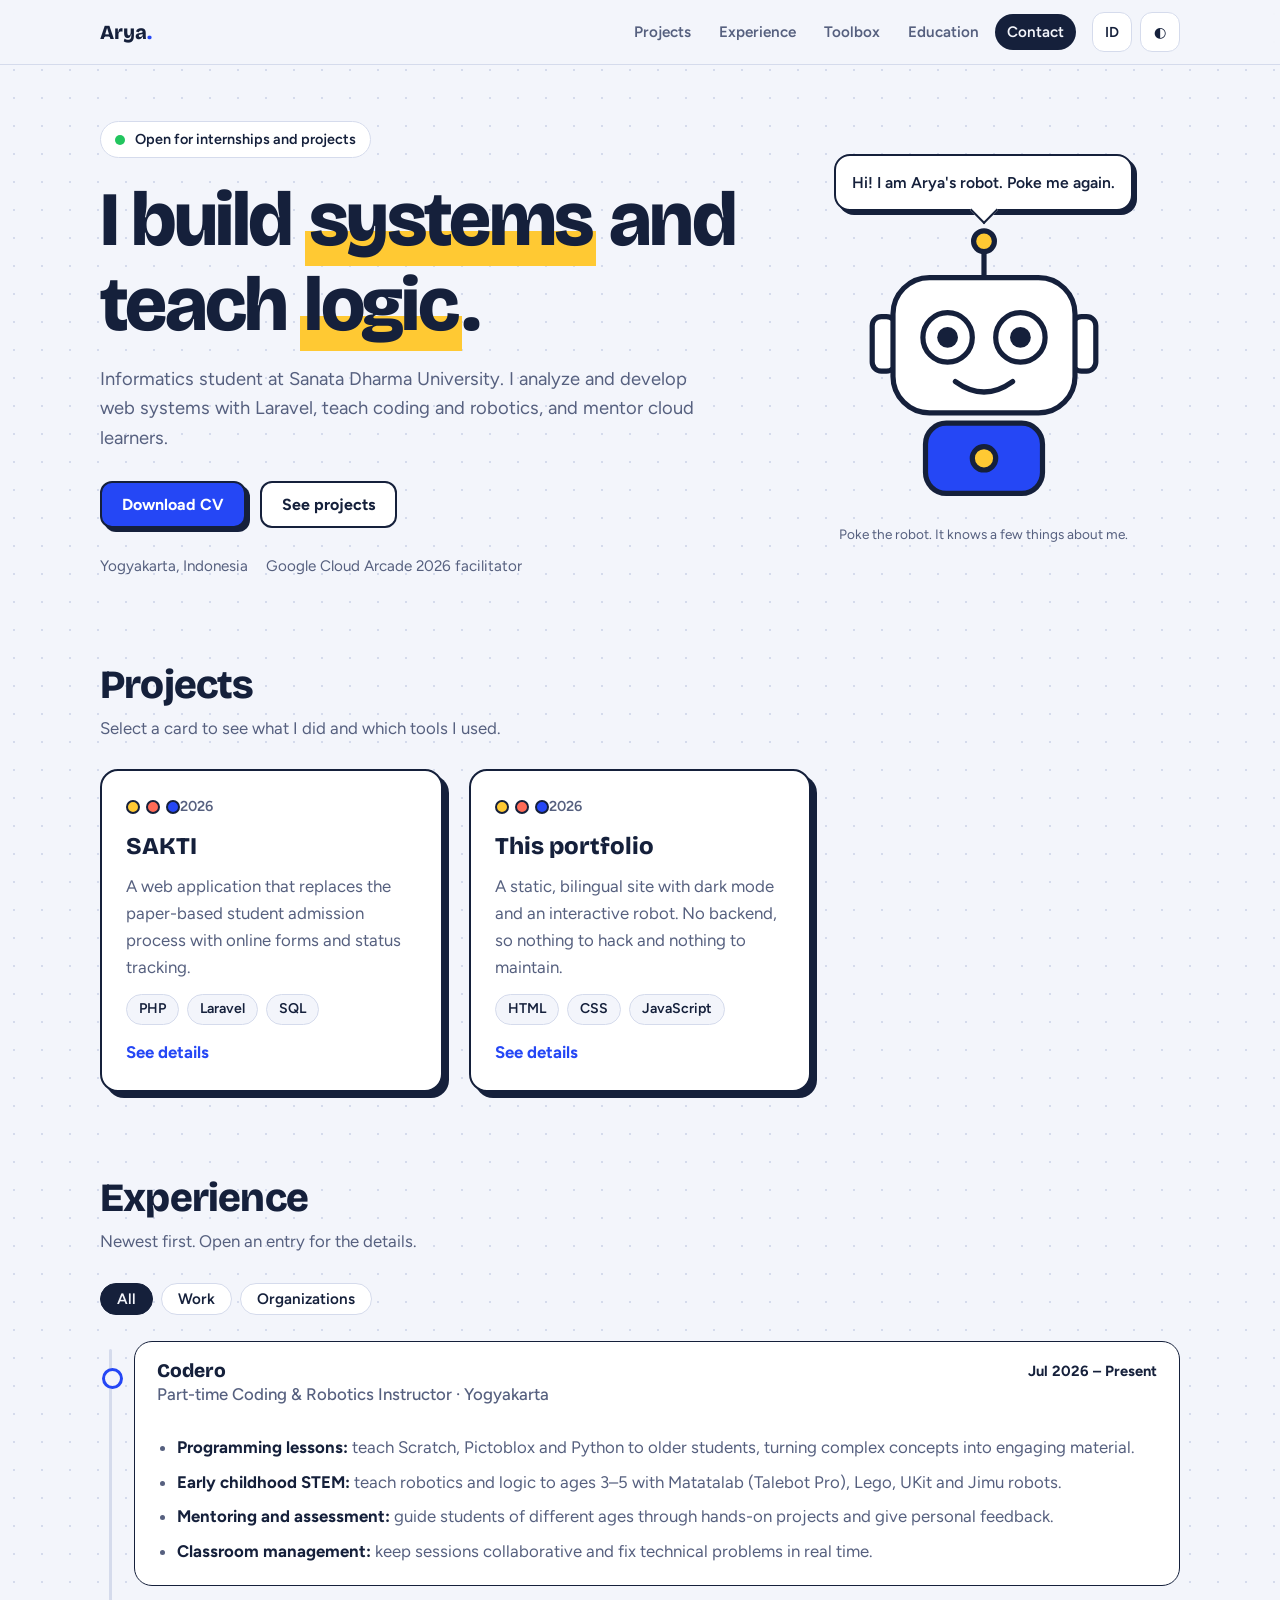
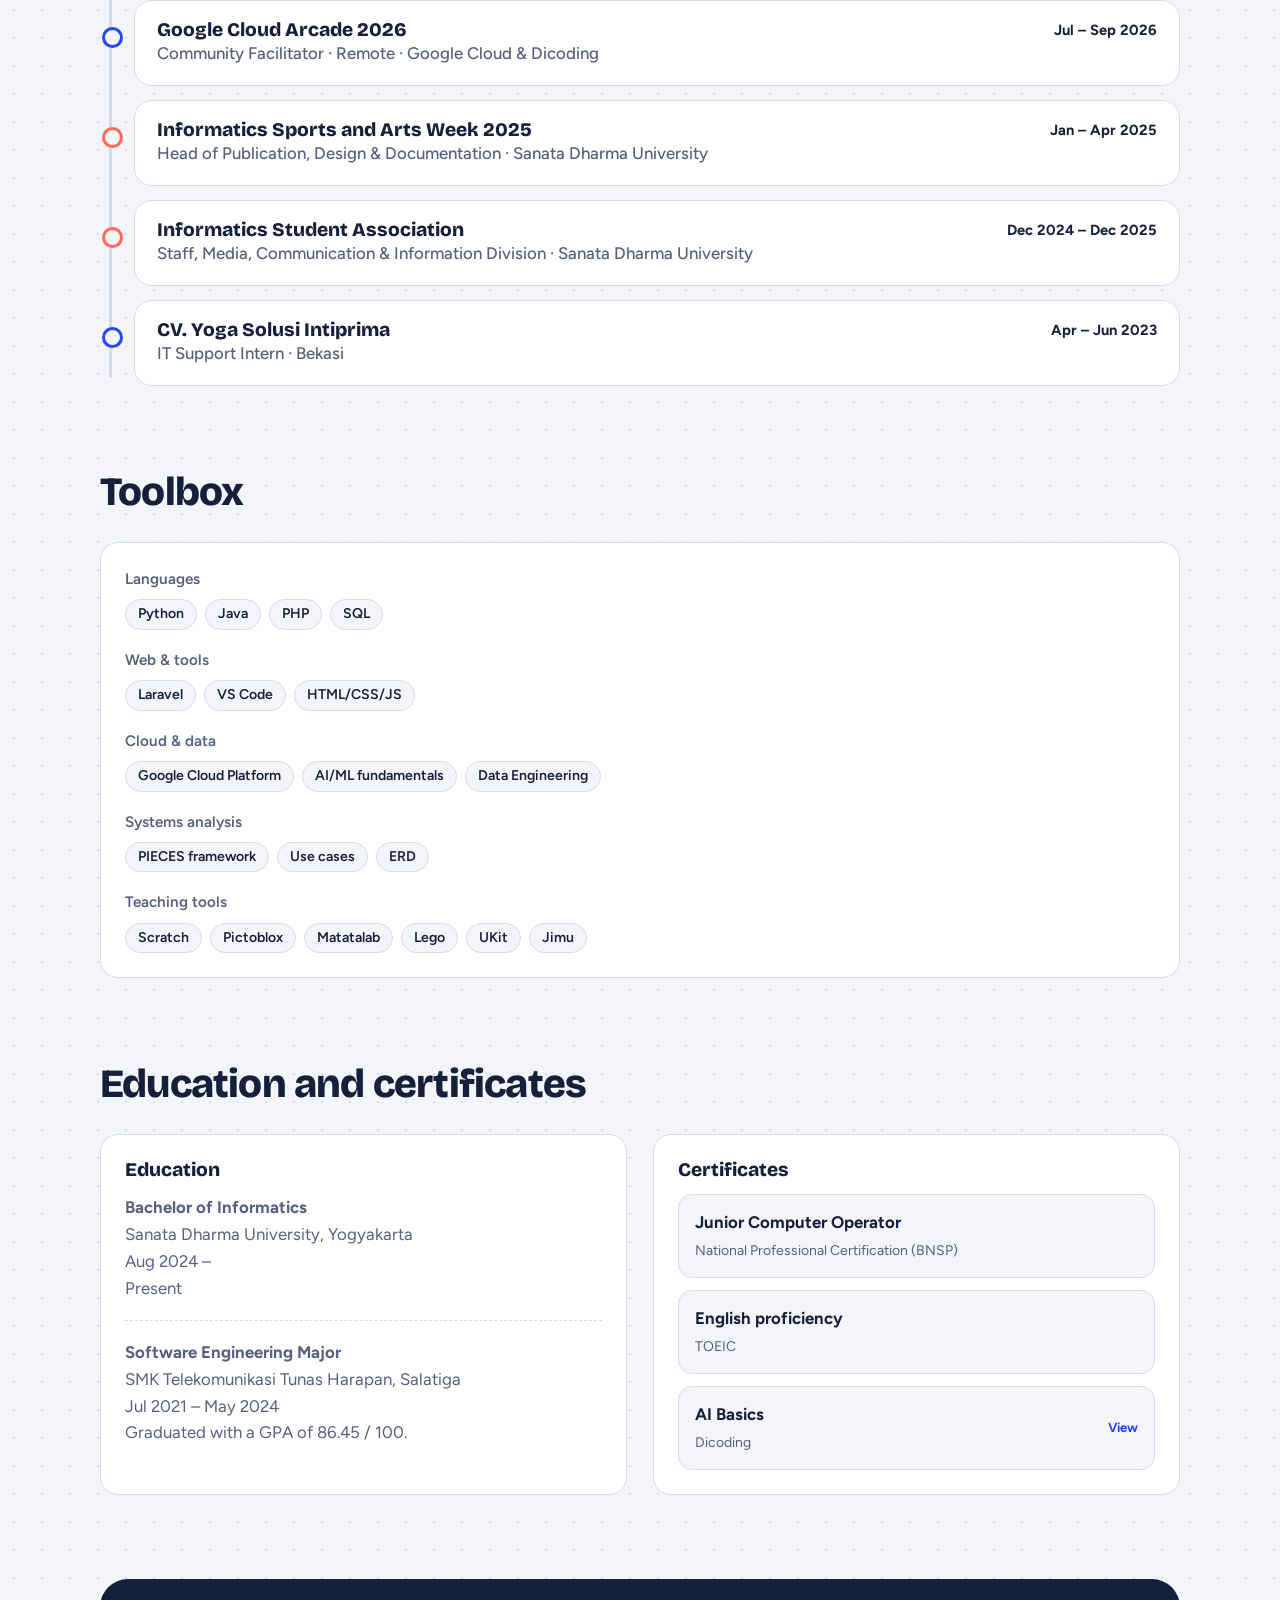
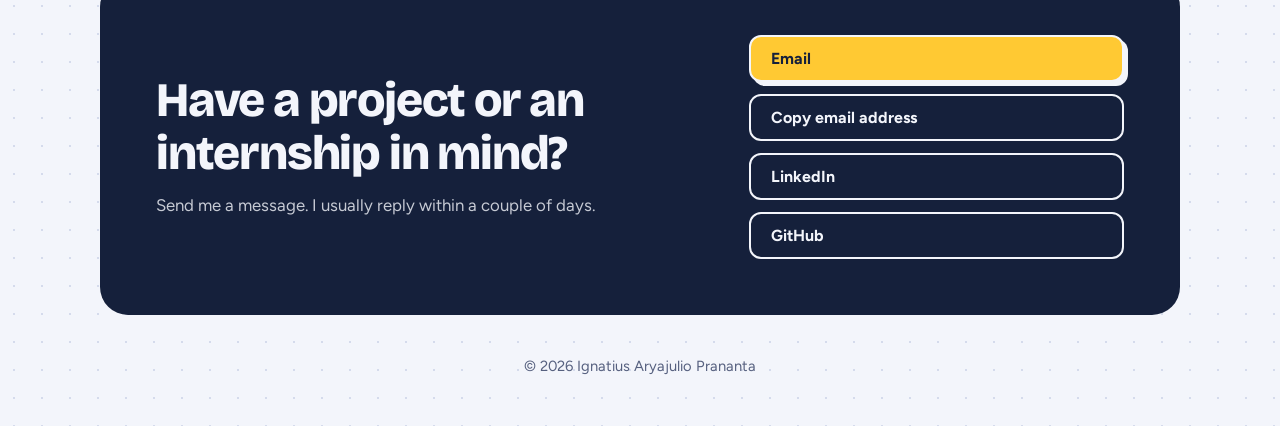
==== profile.html @ 2d44ea7e "Implement code changes to enhance functionality and improve performance" ====
<!DOCTYPE html>
<html lang="en">
<head>
<meta charset="UTF-8">
<meta name="viewport" content="width=device-width, initial-scale=1.0">
<title>Ignatius Aryajulio Prananta – Portfolio</title>
<meta name="description" content="Informatics student, Laravel developer, coding and robotics instructor, and Google Cloud Arcade 2026 facilitator.">
<link rel="preconnect" href="https://fonts.googleapis.com">
<link rel="preconnect" href="https://fonts.gstatic.com" crossorigin>
<link href="https://fonts.googleapis.com/css2?family=Bricolage+Grotesque:opsz,wght@12..96,600;12..96,800&family=Figtree:wght@400;500;600;700&display=swap" rel="stylesheet">
<style>
:root{
  --bg:#f3f5fb; --surface:#ffffff; --ink:#15203b; --muted:#56607f; --line:#d5dbec;
  --accent:#2547f5; --accent-ink:#ffffff; --pop:#ffc933; --coral:#ff6b57;
  --r-card:18px; --r-btn:12px;
  --display:'Bricolage Grotesque','Figtree',system-ui,sans-serif;
  --body:'Figtree',system-ui,-apple-system,'Segoe UI',sans-serif;
}
:root[data-theme="dark"]{
  --bg:#0f1527; --surface:#172038; --ink:#eaeefc; --muted:#9aa5c9; --line:#2b365a;
  --accent:#8aa0ff; --accent-ink:#0f1527;
}
*{box-sizing:border-box}
html{scroll-behavior:smooth;scroll-padding-top:90px}
body{
  margin:0;font-family:var(--body);font-size:1.05rem;line-height:1.6;color:var(--ink);background:var(--bg);
  background-image:radial-gradient(var(--line) 1px,transparent 1px);background-size:28px 28px;
}
body[lang="en"] span[lang="id"], body[lang="id"] span[lang="en"]{display:none}
a{color:inherit}
h1,h2,h3{font-family:var(--display);line-height:1.1;margin:0}
p{margin:0}
ul{margin:0;padding:0}
:focus-visible{outline:3px solid var(--accent);outline-offset:3px;border-radius:6px}
.wrap{width:min(1080px,100% - 40px);margin-inline:auto}
section{padding:84px 0 0}
.sec-head{margin-bottom:28px;max-width:60ch}
.sec-head h2{font-size:clamp(1.8rem,4vw,2.5rem);font-weight:800;letter-spacing:-.02em}
.sec-head p{color:var(--muted);margin-top:8px}

/* progress + header */
#progress{position:fixed;inset:0 auto auto 0;height:4px;width:0;background:var(--accent);z-index:60}
header{position:sticky;top:0;z-index:50;background:color-mix(in srgb,var(--bg) 88%,transparent);backdrop-filter:blur(10px);border-bottom:1px solid var(--line)}
.bar{display:flex;align-items:center;gap:16px;padding:12px 0;flex-wrap:wrap}
.logo{font-family:var(--display);font-weight:800;font-size:1.25rem;text-decoration:none;margin-right:auto}
.logo span{color:var(--accent)}
nav ul{display:flex;gap:4px;list-style:none}
nav a{display:block;padding:6px 12px;border-radius:999px;text-decoration:none;font-weight:600;font-size:.95rem;color:var(--muted)}
nav a:hover{color:var(--ink)}
nav a.on{background:var(--ink);color:var(--bg)}
.tools{display:flex;gap:8px}
.icon-btn{border:1.5px solid var(--line);background:var(--surface);color:var(--ink);border-radius:var(--r-btn);height:40px;min-width:40px;padding:0 12px;font:600 .9rem var(--body);cursor:pointer}
.icon-btn:hover{border-color:var(--ink)}
@media (max-width:720px){
  nav{order:3;width:100%;overflow-x:auto}
  nav ul{width:max-content}
}

/* buttons */
.btn{display:inline-flex;align-items:center;gap:8px;padding:12px 20px;border-radius:var(--r-btn);font:700 1rem var(--body);text-decoration:none;cursor:pointer;border:2px solid var(--ink);transition:transform .12s,box-shadow .12s}
.btn.primary{background:var(--accent);color:var(--accent-ink);box-shadow:4px 4px 0 var(--ink)}
.btn.primary:hover{transform:translate(-2px,-2px);box-shadow:6px 6px 0 var(--ink)}
.btn.primary:active{transform:translate(3px,3px);box-shadow:1px 1px 0 var(--ink)}
.btn.ghost{background:var(--surface);color:var(--ink)}
.btn.ghost:hover{background:var(--ink);color:var(--bg)}

/* hero */
.hero{padding-top:56px}
.hero-grid{display:grid;grid-template-columns:1.25fr .75fr;gap:32px;align-items:center}
.status{display:inline-flex;align-items:center;gap:10px;background:var(--surface);border:1.5px solid var(--line);border-radius:999px;padding:6px 14px;font-weight:600;font-size:.9rem}
.dot{width:10px;height:10px;border-radius:50%;background:#22c55e;box-shadow:0 0 0 0 rgba(34,197,94,.6);animation:ping 2s infinite}
@keyframes ping{70%{box-shadow:0 0 0 9px rgba(34,197,94,0)}100%{box-shadow:0 0 0 0 rgba(34,197,94,0)}}
.hero h1{font-size:clamp(2.6rem,7vw,4.8rem);font-weight:800;letter-spacing:-.035em;margin:20px 0 18px}
.hero h1 mark{background:linear-gradient(transparent 62%,var(--pop) 62%);color:inherit;padding:0 .06em}
.hero p.lead{font-size:1.15rem;color:var(--muted);max-width:52ch}
.hero-actions{display:flex;flex-wrap:wrap;gap:14px;margin-top:28px}
.hero-meta{display:flex;flex-wrap:wrap;gap:8px 18px;margin-top:26px;color:var(--muted);font-size:.95rem}

/* robot */
.robot-wrap{display:flex;flex-direction:column;align-items:center;gap:12px}
.bubble{position:relative;background:var(--surface);border:2px solid var(--ink);border-radius:16px;padding:12px 16px;font-weight:600;font-size:.98rem;text-align:center;min-height:3.6em;display:flex;align-items:center;max-width:300px;box-shadow:4px 4px 0 var(--ink)}
.bubble::after{content:"";position:absolute;left:50%;bottom:-11px;width:18px;height:18px;background:var(--surface);border-right:2px solid var(--ink);border-bottom:2px solid var(--ink);transform:translateX(-50%) rotate(45deg)}
.robot{background:none;border:0;padding:0;cursor:pointer;width:min(260px,70vw)}
.robot svg{width:100%;height:auto;overflow:visible}
.robot .stroke{stroke:var(--ink);stroke-width:4;stroke-linejoin:round;stroke-linecap:round}
.robot .head,.robot .ear{fill:var(--surface)}
.robot .body{fill:var(--accent)}
.robot .sclera{fill:#fff}
.robot .pupil{fill:#15203b;transition:transform .08s linear}
.robot .bulb{fill:var(--pop);animation:blink 2.4s infinite}
@keyframes blink{50%{fill:var(--coral)}}
.robot.hop{animation:hop .45s}
@keyframes hop{30%{transform:translateY(-16px) rotate(-3deg)}60%{transform:translateY(0) rotate(2deg)}}
.hint{font-size:.85rem;color:var(--muted)}
@media (max-width:820px){.hero-grid{grid-template-columns:1fr}.robot-wrap{order:-1}}

/* hero load sequence (the one scripted entrance) */
.in{opacity:0;transform:translateY(14px);animation:rise .6s cubic-bezier(.2,.7,.2,1) forwards}
@keyframes rise{to{opacity:1;transform:none}}

/* projects */
.projects{display:grid;grid-template-columns:repeat(auto-fill,minmax(310px,1fr));gap:26px}
.proj{display:flex;flex-direction:column;gap:14px;text-align:left;background:var(--surface);color:var(--ink);border:2px solid var(--ink);border-radius:var(--r-card);padding:24px;box-shadow:6px 6px 0 var(--ink);cursor:pointer;font:inherit;transition:transform .14s,box-shadow .14s}
.proj:hover{transform:translate(-3px,-3px);box-shadow:9px 9px 0 var(--ink)}
.proj:active{transform:translate(3px,3px);box-shadow:2px 2px 0 var(--ink)}
.proj-top{display:flex;justify-content:space-between;align-items:center;color:var(--muted);font-weight:600;font-size:.9rem}
.studs{display:flex;gap:6px}
.studs i{width:14px;height:14px;border-radius:50%;background:var(--pop);border:2px solid var(--ink)}
.studs i:nth-child(2){background:var(--coral)}
.studs i:nth-child(3){background:var(--accent)}
.proj h3{font-size:1.5rem;font-weight:800}
.proj p{color:var(--muted)}
.chips{display:flex;flex-wrap:wrap;gap:8px}
.chip{background:var(--bg);border:1.5px solid var(--line);border-radius:999px;padding:3px 12px;font-size:.88rem;font-weight:600}
.more{margin-top:auto;font-weight:700;color:var(--accent)}
.proj-note{margin-top:22px;color:var(--muted)}

/* timeline */
.filters{display:flex;gap:8px;margin-bottom:26px}
.fbtn{border:1.5px solid var(--line);background:var(--surface);color:var(--ink);border-radius:999px;padding:6px 16px;font:600 .95rem var(--body);cursor:pointer}
.fbtn[aria-pressed="true"]{background:var(--ink);color:var(--bg);border-color:var(--ink)}
.timeline{position:relative;display:flex;flex-direction:column;gap:14px;padding-left:34px}
.timeline::before{content:"";position:absolute;left:9px;top:8px;bottom:8px;width:3px;background:var(--line);border-radius:3px}
.tl{position:relative;background:var(--surface);border:1.5px solid var(--line);border-radius:var(--r-card)}
.tl::before{content:"";position:absolute;left:-33px;top:26px;width:15px;height:15px;border-radius:50%;background:var(--bg);border:3px solid var(--accent)}
.tl[data-kind="org"]::before{border-color:var(--coral)}
.tl[open]{border-color:var(--ink)}
.tl summary{list-style:none;cursor:pointer;display:grid;grid-template-columns:1fr auto;gap:4px 16px;padding:18px 22px}
.tl summary::-webkit-details-marker{display:none}
.tl h3{font-size:1.2rem;font-weight:800}
.tl .role{color:var(--muted);font-weight:500}
.tl .date{font-weight:700;font-size:.92rem;text-align:right;white-space:nowrap}
.tl .date small{display:block;color:var(--muted);font-weight:500}
.tl ul{padding:0 22px 20px 42px;color:var(--muted)}
.tl li{margin-top:8px}
.tl li b{color:var(--ink)}
@media (max-width:560px){.tl summary{grid-template-columns:1fr}.tl .date{text-align:left}}

/* toolbox / education */
.two{display:grid;grid-template-columns:1fr 1fr;gap:26px}
@media (max-width:820px){.two{grid-template-columns:1fr}}
.panel{background:var(--surface);border:1.5px solid var(--line);border-radius:var(--r-card);padding:24px}
.panel h3{font-size:1.2rem;font-weight:800;margin-bottom:14px}
.tool-group+.tool-group{margin-top:18px}
.tool-group h4{margin:0 0 8px;font-size:.95rem;color:var(--muted);font-weight:600}
.edu+.edu{margin-top:18px;padding-top:18px;border-top:1.5px dashed var(--line)}
.edu b{font-size:1.05rem}
.edu span{display:block;color:var(--muted)}
.certs{display:grid;gap:12px;margin-top:6px}
.cert{display:flex;justify-content:space-between;gap:14px;align-items:center;text-align:left;width:100%;background:var(--bg);border:1.5px solid var(--line);border-radius:14px;padding:14px 16px;font:inherit;color:inherit}
button.cert{cursor:pointer}
button.cert:hover{border-color:var(--ink)}
.cert b{display:block}
.cert small{color:var(--muted)}
.tag{font-size:.82rem;font-weight:700;color:var(--accent);white-space:nowrap}

/* contact */
.contact{background:var(--ink);color:var(--bg);border-radius:28px;padding:clamp(28px,6vw,56px);display:grid;grid-template-columns:1.2fr .8fr;gap:30px;align-items:center}
.contact h2{font-size:clamp(1.9rem,4.5vw,3rem);font-weight:800;letter-spacing:-.025em}
.contact p{margin-top:12px;opacity:.8;max-width:46ch}
.contact-links{display:flex;flex-direction:column;gap:12px}
.contact .btn{border-color:var(--bg);justify-content:space-between}
.contact .btn.ghost{background:transparent;color:var(--bg)}
.contact .btn.ghost:hover{background:var(--bg);color:var(--ink)}
.contact .btn.primary{background:var(--pop);color:#15203b;box-shadow:4px 4px 0 var(--bg)}
@media (max-width:820px){.contact{grid-template-columns:1fr}}
footer{padding:40px 0 48px;color:var(--muted);font-size:.92rem;text-align:center}

/* dialog */
dialog{border:2px solid var(--ink);border-radius:var(--r-card);background:var(--surface);color:var(--ink);padding:0;width:min(640px,calc(100% - 32px));max-height:88vh;box-shadow:8px 8px 0 var(--ink)}
dialog::backdrop{background:rgba(10,14,28,.6);backdrop-filter:blur(4px)}
.dlg-body{padding:28px;overflow:auto;max-height:88vh}
.dlg-close{position:absolute;top:14px;right:14px}
.dlg-body h3{font-size:1.7rem;font-weight:800;padding-right:44px}
.dlg-sub{color:var(--muted);margin:6px 0 16px;font-weight:600}
.dlg-body ul{padding-left:20px;margin:16px 0}
.dlg-body li{margin-top:10px}
.dlg-body img{width:100%;height:auto;border-radius:12px;border:1.5px solid var(--line);margin-top:14px}
.dlg-links{display:flex;flex-wrap:wrap;gap:12px;margin-top:18px}

@media (prefers-reduced-motion:reduce){
  html{scroll-behavior:auto}
  *,*::before,*::after{animation:none!important;transition:none!important}
  .in{opacity:1;transform:none}
}
</style>
</head>
<body lang="en">
<div id="progress" aria-hidden="true"></div>

<header>
  <div class="wrap bar">
    <a href="#home" class="logo">Arya<span>.</span></a>
    <nav aria-label="Main">
      <ul id="nav">
        <li><a href="#projects"><span lang="en">Projects</span><span lang="id">Proyek</span></a></li>
        <li><a href="#experience"><span lang="en">Experience</span><span lang="id">Pengalaman</span></a></li>
        <li><a href="#toolbox"><span lang="en">Toolbox</span><span lang="id">Keahlian</span></a></li>
        <li><a href="#education"><span lang="en">Education</span><span lang="id">Pendidikan</span></a></li>
        <li><a href="#contact"><span lang="en">Contact</span><span lang="id">Kontak</span></a></li>
      </ul>
    </nav>
    <div class="tools">
      <button class="icon-btn" id="langBtn" aria-label="Switch language"><span lang="en">ID</span><span lang="id">EN</span></button>
      <button class="icon-btn" id="themeBtn" aria-label="Toggle dark mode">◐</button>
    </div>
  </div>
</header>

<main id="home">
  <div class="wrap hero">
    <div class="hero-grid">
      <div>
        <div class="status in" style="animation-delay:.05s"><span class="dot"></span>
          <span lang="en">Open for internships and projects</span><span lang="id">Terbuka untuk magang dan proyek</span></div>
        <h1 class="in" style="animation-delay:.15s">
          <span lang="en">I build <mark>systems</mark> and teach <mark>logic</mark>.</span>
          <span lang="id">Aku membangun <mark>sistem</mark> dan mengajar <mark>logika</mark>.</span>
        </h1>
        <p class="lead in" style="animation-delay:.25s">
          <span lang="en">Informatics student at Sanata Dharma University. I analyze and develop web systems with Laravel, teach coding and robotics, and mentor cloud learners.</span>
          <span lang="id">Mahasiswa Informatika Universitas Sanata Dharma. Aku menganalisis dan mengembangkan sistem web dengan Laravel, mengajar coding dan robotika, serta membimbing pelajar cloud.</span>
        </p>
        <div class="hero-actions in" style="animation-delay:.35s">
          <a class="btn primary" href="Ignatius_Aryajulio_CV.pdf" download><span lang="en">Download CV</span><span lang="id">Unduh CV</span></a>
          <a class="btn ghost" href="#projects"><span lang="en">See projects</span><span lang="id">Lihat proyek</span></a>
        </div>
        <div class="hero-meta in" style="animation-delay:.45s">
          <span>Yogyakarta, Indonesia</span>
          <span><span lang="en">Google Cloud Arcade 2026 facilitator</span><span lang="id">Fasilitator Google Cloud Arcade 2026</span></span>
        </div>
      </div>

      <div class="robot-wrap in" style="animation-delay:.5s">
        <div class="bubble" id="bubble" role="status" aria-live="polite"></div>
        <button class="robot" id="robot" aria-label="Poke the robot to learn something about me">
          <svg viewBox="0 0 200 220" aria-hidden="true">
            <line class="stroke" x1="100" y1="42" x2="100" y2="20" fill="none"/>
            <circle class="stroke bulb" cx="100" cy="14" r="8"/>
            <rect class="stroke ear" x="14" y="72" width="18" height="42" rx="7"/>
            <rect class="stroke ear" x="168" y="72" width="18" height="42" rx="7"/>
            <rect class="stroke head" x="30" y="42" width="140" height="104" rx="28"/>
            <circle class="stroke sclera" cx="72" cy="88" r="19"/>
            <circle class="stroke sclera" cx="128" cy="88" r="19"/>
            <circle class="pupil" id="pupilL" cx="72" cy="88" r="8"/>
            <circle class="pupil" id="pupilR" cx="128" cy="88" r="8"/>
            <path class="stroke" id="mouth" d="M78 122 Q100 138 122 122" fill="none"/>
            <rect class="stroke body" x="55" y="154" width="90" height="54" rx="16"/>
            <circle class="stroke" cx="100" cy="181" r="9" fill="#ffc933"/>
          </svg>
        </button>
        <span class="hint"><span lang="en">Poke the robot. It knows a few things about me.</span><span lang="id">Colek robotnya. Dia tahu beberapa hal tentangku.</span></span>
      </div>
    </div>
  </div>

  <section id="projects"><div class="wrap">
    <div class="sec-head">
      <h2><span lang="en">Projects</span><span lang="id">Proyek</span></h2>
      <p><span lang="en">Select a card to see what I did and which tools I used.</span><span lang="id">Pilih kartu untuk melihat apa yang kukerjakan dan tools yang dipakai.</span></p>
    </div>
    <div class="projects" id="projectList"></div>
  </div></section>

  <section id="experience"><div class="wrap">
    <div class="sec-head">
      <h2><span lang="en">Experience</span><span lang="id">Pengalaman</span></h2>
      <p><span lang="en">Newest first. Open an entry for the details.</span><span lang="id">Terbaru di atas. Buka satu entri untuk detailnya.</span></p>
    </div>
    <div class="filters" id="filters">
      <button class="fbtn" data-f="all" aria-pressed="true"><span lang="en">All</span><span lang="id">Semua</span></button>
      <button class="fbtn" data-f="work" aria-pressed="false"><span lang="en">Work</span><span lang="id">Kerja</span></button>
      <button class="fbtn" data-f="org" aria-pressed="false"><span lang="en">Organizations</span><span lang="id">Organisasi</span></button>
    </div>
    <div class="timeline" id="timeline"></div>
  </div></section>

  <section id="toolbox"><div class="wrap">
    <div class="sec-head">
      <h2><span lang="en">Toolbox</span><span lang="id">Keahlian</span></h2>
    </div>
    <div class="panel" id="toolboxPanel"></div>
  </div></section>

  <section id="education"><div class="wrap">
    <div class="sec-head">
      <h2><span lang="en">Education and certificates</span><span lang="id">Pendidikan dan sertifikat</span></h2>
    </div>
    <div class="two">
      <div class="panel" id="eduPanel"></div>
      <div class="panel"><h3><span lang="en">Certificates</span><span lang="id">Sertifikat</span></h3><div class="certs" id="certList"></div></div>
    </div>
  </div></section>

  <section id="contact"><div class="wrap">
    <div class="contact">
      <div>
        <h2><span lang="en">Have a project or an internship in mind?</span><span lang="id">Punya proyek atau lowongan magang?</span></h2>
        <p><span lang="en">Send me a message. I usually reply within a couple of days.</span><span lang="id">Kirim pesan saja. Biasanya kubalas dalam beberapa hari.</span></p>
      </div>
      <div class="contact-links">
        <a class="btn primary" href="mailto:ignatiusaryajulio@gmail.com">Email</a>
        <button class="btn ghost" id="copyBtn" type="button"><span id="copyLabel"><span lang="en">Copy email address</span><span lang="id">Salin alamat email</span></span></button>
        <a class="btn ghost" href="https://www.linkedin.com/in/ignatiusaryajulioprananta" target="_blank" rel="noopener">LinkedIn</a>
        <a class="btn ghost" href="https://github.com/ignatiusarya" target="_blank" rel="noopener">GitHub</a>
      </div>
    </div>
  </div></section>
</main>

<footer><div class="wrap">© 2026 Ignatius Aryajulio Prananta</div></footer>

<dialog id="dlg"><div class="dlg-body" id="dlgBody"></div>
  <button class="icon-btn dlg-close" id="dlgClose" aria-label="Close">✕</button>
</dialog>

<script>
/* ============================================================
   CONTENT – edit this block to update the site.
   Every text has { en, id }. Commit + push to publish.
   ============================================================ */
const PROJECTS = [
  {
    title: 'SAKTI',
    full: { en: 'Kanisius Integrated Admission System', id: 'Sistem Penerimaan Terpadu Kanisius' },
    role: { en: 'Systems Analyst & Developer', id: 'System Analyst & Developer' },
    year: '2026',
    stack: ['PHP', 'Laravel', 'SQL'],
    summary: {
      en: 'A web application that replaces the paper-based student admission process with online forms and status tracking.',
      id: 'Aplikasi web yang menggantikan proses penerimaan siswa berbasis kertas dengan formulir online dan pelacakan status.'
    },
    points: [
      { en: '<b>System analysis:</b> evaluated the paper process and mapped data flows with the PIECES framework to find where operational errors happen.',
        id: '<b>Analisis sistem:</b> mengevaluasi proses berbasis kertas dan memetakan alur data dengan kerangka PIECES untuk menemukan sumber kesalahan operasional.' },
      { en: '<b>E-forms with validation:</b> designed dynamic web forms with strict input validation to keep data accurate and prevent submission errors.',
        id: '<b>E-form dengan validasi:</b> merancang formulir web dinamis dengan validasi input ketat agar data akurat dan kesalahan pengisian tercegah.' },
      { en: '<b>Verification:</b> wrote use cases and core workflows, then verified the Smart Upload and Status Tracker modules so data is stored cleanly.',
        id: '<b>Verifikasi:</b> menyusun use case dan alur kerja inti, lalu memverifikasi modul Smart Upload dan Status Tracker agar data tersimpan rapi.' }
    ],
    links: [
      // Add when ready: { label: { en: 'Live demo', id: 'Demo langsung' }, url: 'https://...' },
      // Add when ready: { label: { en: 'Source code', id: 'Kode sumber' }, url: 'https://github.com/...' }
    ]
  },
  {
    title: { en: 'This portfolio', id: 'Portofolio ini' },
    role: { en: 'Designer & Developer', id: 'Desainer & Developer' },
    year: '2026',
    stack: ['HTML', 'CSS', 'JavaScript'],
    summary: {
      en: 'A static, bilingual site with dark mode and an interactive robot. No backend, so nothing to hack and nothing to maintain.',
      id: 'Situs statis dwibahasa dengan dark mode dan robot interaktif. Tanpa backend, jadi aman dan minim perawatan.'
    },
    points: [
      { en: 'Content lives in one data block, so updating it means editing text and pushing to GitHub.',
        id: 'Konten ada di satu blok data, jadi memperbarui cukup edit teks lalu push ke GitHub.' },
      { en: 'Keyboard accessible, responsive down to phones, and respects the reduced-motion setting.',
        id: 'Bisa dioperasikan dengan keyboard, responsif sampai ke HP, dan menghormati pengaturan reduced-motion.' }
    ],
    links: []
  }
  // To add a project, copy one object above, fill it in, and add a comma between objects.
];

const EXPERIENCE = [
  { kind: 'work', org: 'Codero', place: 'Yogyakarta',
    role: { en: 'Part-time Coding & Robotics Instructor', id: 'Instruktur Coding & Robotika Paruh Waktu' },
    date: { en: 'Jul 2026 – Present', id: 'Jul 2026 – Sekarang' }, open: true,
    points: [
      { en: '<b>Programming lessons:</b> teach Scratch, Pictoblox and Python to older students, turning complex concepts into engaging material.',
        id: '<b>Pelajaran pemrograman:</b> mengajar Scratch, Pictoblox, dan Python untuk siswa yang lebih besar dengan materi yang menarik.' },
      { en: '<b>Early childhood STEM:</b> teach robotics and logic to ages 3–5 with Matatalab (Talebot Pro), Lego, UKit and Jimu robots.',
        id: '<b>STEM anak usia dini:</b> mengajar robotika dan logika untuk usia 3–5 tahun dengan Matatalab (Talebot Pro), Lego, UKit, dan robot Jimu.' },
      { en: '<b>Mentoring and assessment:</b> guide students of different ages through hands-on projects and give personal feedback.',
        id: '<b>Mentoring dan penilaian:</b> membimbing siswa berbagai usia dalam proyek langsung dan memberi umpan balik personal.' },
      { en: '<b>Classroom management:</b> keep sessions collaborative and fix technical problems in real time.',
        id: '<b>Manajemen kelas:</b> menjaga sesi tetap kolaboratif dan mengatasi kendala teknis secara langsung.' }
    ] },
  { kind: 'work', org: 'Google Cloud Arcade 2026', place: 'Remote · Google Cloud & Dicoding',
    role: { en: 'Community Facilitator', id: 'Fasilitator Komunitas' },
    date: { en: 'Jul – Sep 2026', id: 'Jul – Sep 2026' },
    points: [
      { en: '<b>Cohort management:</b> selected to lead a national cohort of 100+ learners through onboarding and the whole program.',
        id: '<b>Manajemen kohort:</b> terpilih memimpin kohort nasional 100+ peserta, dari onboarding sampai program selesai.' },
      { en: '<b>Technical mentorship:</b> gave daily help with Google Cloud labs, AI/ML and Data Engineering pathways.',
        id: '<b>Mentoring teknis:</b> memberi bantuan harian untuk lab Google Cloud, jalur AI/ML, dan Data Engineering.' },
      { en: '<b>Progress tracking:</b> kept completion rates high with active mentoring, feedback loops and peer motivation.',
        id: '<b>Pemantauan progres:</b> menjaga tingkat penyelesaian tetap tinggi lewat mentoring aktif, umpan balik, dan motivasi antar peserta.' }
    ] },
  { kind: 'org', org: 'Informatics Sports and Arts Week 2025', place: 'Sanata Dharma University',
    role: { en: 'Head of Publication, Design & Documentation', id: 'Ketua Divisi Publikasi, Desain & Dokumentasi' },
    date: { en: 'Jan – Apr 2025', id: 'Jan – Apr 2025' },
    points: [
      { en: '<b>Workflow and deadlines:</b> coordinated daily tasks so all promotional content went out accurately and on schedule.',
        id: '<b>Alur kerja dan tenggat:</b> mengoordinasi tugas harian agar semua konten promosi terbit akurat dan tepat waktu.' },
      { en: '<b>Quality control:</b> reviewed every design and copy against event guidelines.',
        id: '<b>Kontrol kualitas:</b> meninjau setiap desain dan teks sesuai pedoman acara.' },
      { en: '<b>Coordination:</b> was the bridge between divisions, syncing design needs with the event timeline.',
        id: '<b>Koordinasi:</b> menjadi penghubung antar divisi untuk menyelaraskan kebutuhan desain dengan jadwal acara.' }
    ] },
  { kind: 'org', org: 'Informatics Student Association', place: 'Sanata Dharma University',
    role: { en: 'Staff, Media, Communication & Information Division', id: 'Staf Divisi Media, Komunikasi & Informasi' },
    date: { en: 'Dec 2024 – Dec 2025', id: 'Des 2024 – Des 2025' },
    points: [
      { en: '<b>Information production:</b> fact-checked and designed data-driven visuals such as infographics and official reports.',
        id: '<b>Produksi informasi:</b> memeriksa fakta dan mendesain visual berbasis data seperti infografis dan laporan resmi.' },
      { en: '<b>Trend research:</b> tracked social media trends and local news to keep updates relevant to students.',
        id: '<b>Riset tren:</b> memantau tren media sosial dan berita lokal agar informasi tetap relevan bagi mahasiswa.' }
    ] },
  { kind: 'work', org: 'CV. Yoga Solusi Intiprima', place: 'Bekasi',
    role: { en: 'IT Support Intern', id: 'Magang IT Support' },
    date: { en: 'Apr – Jun 2023', id: 'Apr – Jun 2023' },
    points: [
      { en: '<b>Maintenance:</b> ran routine checks across 3 work units so computers and networks met daily standards.',
        id: '<b>Perawatan:</b> melakukan pengecekan rutin di 3 unit kerja agar komputer dan jaringan memenuhi standar harian.' },
      { en: '<b>Troubleshooting:</b> diagnosed hardware and software issues and researched fixes independently to keep downtime low.',
        id: '<b>Troubleshooting:</b> mendiagnosis masalah perangkat keras dan lunak serta mencari solusi mandiri agar downtime minim.' },
      { en: '<b>Administration:</b> kept a detailed digital inventory of company tech assets.',
        id: '<b>Administrasi:</b> menjaga inventaris digital aset teknologi perusahaan secara rinci.' }
    ] }
];

const TOOLBOX = [
  { name: { en: 'Languages', id: 'Bahasa pemrograman' }, items: ['Python', 'Java', 'PHP', 'SQL'] },
  { name: { en: 'Web & tools', id: 'Web & tools' }, items: ['Laravel', 'VS Code', 'HTML/CSS/JS'] },
  { name: { en: 'Cloud & data', id: 'Cloud & data' }, items: ['Google Cloud Platform', 'AI/ML fundamentals', 'Data Engineering'] },
  { name: { en: 'Systems analysis', id: 'Analisis sistem' }, items: ['PIECES framework', 'Use cases', 'ERD'] },
  { name: { en: 'Teaching tools', id: 'Alat mengajar' }, items: ['Scratch', 'Pictoblox', 'Matatalab', 'Lego', 'UKit', 'Jimu'] }
];

const EDUCATION = [
  { degree: { en: 'Bachelor of Informatics', id: 'S1 Informatika' }, school: 'Sanata Dharma University, Yogyakarta', date: 'Aug 2024 – ' , now: true },
  { degree: { en: 'Software Engineering Major', id: 'Jurusan Rekayasa Perangkat Lunak' }, school: 'SMK Telekomunikasi Tunas Harapan, Salatiga', date: 'Jul 2021 – May 2024',
    note: { en: 'Graduated with a GPA of 86.45 / 100.', id: 'Lulus dengan nilai rata-rata 86,45 / 100.' } }
];

const CERTS = [
  { title: { en: 'Junior Computer Operator', id: 'Operator Komputer Madya' }, sub: { en: 'National Professional Certification (BNSP)', id: 'Sertifikasi Profesi Nasional (BNSP)' } },
  { title: { en: 'English proficiency', id: 'Kemampuan bahasa Inggris' }, sub: { en: 'TOEIC', id: 'TOEIC' } },
  { title: { en: 'AI Basics', id: 'Dasar AI' }, sub: { en: 'Dicoding', id: 'Dicoding' }, img: 'img/sertifikat.png' }
];

const FACTS = [
  { en: 'Hi! I am Arya\'s robot. Poke me again.', id: 'Hai! Aku robotnya Arya. Colek lagi dong.' },
  { en: 'Arya led a cohort of 100+ learners in Google Cloud Arcade 2026.', id: 'Arya memimpin 100+ peserta di Google Cloud Arcade 2026.' },
  { en: 'He teaches robotics to kids aged 3–5. Lego is part of the job.', id: 'Dia mengajar robotika untuk anak usia 3–5 tahun. Main Lego itu bagian dari kerjaannya.' },
  { en: 'SAKTI is his Laravel admission system for schools.', id: 'SAKTI adalah sistem penerimaan sekolah buatannya dengan Laravel.' },
  { en: 'He is a licensed Junior Computer Operator (BNSP).', id: 'Dia punya sertifikasi Operator Komputer Madya (BNSP).' },
  { en: 'Beep boop. Try the dark mode button up there.', id: 'Bip bup. Coba tombol dark mode di atas.' }
];

/* ============================================================
   CODE
   ============================================================ */
const $ = (s, r = document) => r.querySelector(s);
const L = o => typeof o === 'string' ? o : `<span lang="en">${o.en}</span><span lang="id">${o.id}</span>`;
const body = document.body, root = document.documentElement;
const store = {
  get(k){ try { return localStorage.getItem(k); } catch { return null; } },
  set(k,v){ try { localStorage.setItem(k,v); } catch {} }
};
const curLang = () => body.getAttribute('lang');

/* language + theme */
function setLang(l){ body.setAttribute('lang', l); root.setAttribute('lang', l); store.set('lang', l); showFact(true); }
const savedLang = store.get('lang') || ((navigator.language || 'en').toLowerCase().startsWith('id') ? 'id' : 'en');
function setTheme(t){ root.setAttribute('data-theme', t); store.set('theme', t); }
setTheme(store.get('theme') || (matchMedia('(prefers-color-scheme: dark)').matches ? 'dark' : 'light'));
$('#langBtn').onclick = () => setLang(curLang() === 'en' ? 'id' : 'en');
$('#themeBtn').onclick = () => setTheme(root.getAttribute('data-theme') === 'dark' ? 'light' : 'dark');

/* render */
$('#projectList').innerHTML = PROJECTS.map((p, i) => `
  <button class="proj" data-i="${i}" type="button">
    <div class="proj-top"><div class="studs"><i></i><i></i><i></i></div><span>${p.year}</span></div>
    <h3>${L(p.title)}</h3>
    <p>${L(p.summary)}</p>
    <div class="chips">${p.stack.map(s => `<span class="chip">${s}</span>`).join('')}</div>
    <span class="more">${L({ en: 'See details', id: 'Lihat detail' })}</span>
  </button>`).join('');

$('#timeline').innerHTML = EXPERIENCE.map(e => `
  <details class="tl" data-kind="${e.kind}" ${e.open ? 'open' : ''}>
    <summary>
      <div><h3>${e.org}</h3><div class="role">${L(e.role)} · ${e.place}</div></div>
      <div class="date">${L(e.date)}</div>
    </summary>
    <ul>${e.points.map(p => `<li>${L(p)}</li>`).join('')}</ul>
  </details>`).join('');

$('#toolboxPanel').innerHTML = TOOLBOX.map(g => `
  <div class="tool-group"><h4>${L(g.name)}</h4><div class="chips">${g.items.map(i => `<span class="chip">${i}</span>`).join('')}</div></div>`).join('');

$('#eduPanel').innerHTML = `<h3>${L({ en: 'Education', id: 'Pendidikan' })}</h3>` + EDUCATION.map(e => `
  <div class="edu"><b>${L(e.degree)}</b><span>${e.school}</span>
  <span>${e.date}${e.now ? L({ en: 'Present', id: 'Sekarang' }) : ''}</span>
  ${e.note ? `<span>${L(e.note)}</span>` : ''}</div>`).join('');

$('#certList').innerHTML = CERTS.map((c, i) => c.img
  ? `<button class="cert" data-c="${i}" type="button"><div><b>${L(c.title)}</b><small>${L(c.sub)}</small></div><span class="tag">${L({ en: 'View', id: 'Lihat' })}</span></button>`
  : `<div class="cert"><div><b>${L(c.title)}</b><small>${L(c.sub)}</small></div></div>`).join('');

/* dialog */
const dlg = $('#dlg'), dlgBody = $('#dlgBody');
function openDlg(html){ dlgBody.innerHTML = html; dlg.showModal(); }
$('#dlgClose').onclick = () => dlg.close();
dlg.addEventListener('click', e => { if (e.target === dlg) dlg.close(); });

$('#projectList').addEventListener('click', e => {
  const card = e.target.closest('.proj'); if (!card) return;
  const p = PROJECTS[card.dataset.i];
  openDlg(`
    <h3>${L(p.title)}</h3>
    <div class="dlg-sub">${p.full ? L(p.full) + ' · ' : ''}${L(p.role)} · ${p.year}</div>
    <div class="chips">${p.stack.map(s => `<span class="chip">${s}</span>`).join('')}</div>
    <ul>${p.points.map(x => `<li>${L(x)}</li>`).join('')}</ul>
    ${p.links.length ? `<div class="dlg-links">${p.links.map(l => `<a class="btn ghost" href="${l.url}" target="_blank" rel="noopener">${L(l.label)}</a>`).join('')}</div>` : ''}`);
});
$('#certList').addEventListener('click', e => {
  const b = e.target.closest('[data-c]'); if (!b) return;
  const c = CERTS[b.dataset.c];
  openDlg(`<h3>${L(c.title)}</h3><div class="dlg-sub">${L(c.sub)}</div><img src="${c.img}" alt="">`);
});

/* experience filter */
$('#filters').addEventListener('click', e => {
  const b = e.target.closest('.fbtn'); if (!b) return;
  document.querySelectorAll('.fbtn').forEach(x => x.setAttribute('aria-pressed', x === b));
  document.querySelectorAll('.tl').forEach(t => { t.hidden = b.dataset.f !== 'all' && t.dataset.kind !== b.dataset.f; });
});

/* robot */
const robot = $('#robot'), bubble = $('#bubble'), mouth = $('#mouth'), pL = $('#pupilL'), pR = $('#pupilR');
let fi = 0;
function showFact(keep){
  if (!keep) fi = (fi + 1) % FACTS.length;
  bubble.textContent = FACTS[fi][curLang()];
}
robot.addEventListener('click', () => {
  showFact();
  mouth.setAttribute('d', 'M74 118 Q100 148 126 118');
  setTimeout(() => mouth.setAttribute('d', 'M78 122 Q100 138 122 122'), 900);
  robot.classList.remove('hop'); void robot.offsetWidth; robot.classList.add('hop');
});
const reduce = matchMedia('(prefers-reduced-motion: reduce)').matches;
addEventListener('pointermove', e => {
  if (reduce) return;
  const r = robot.getBoundingClientRect();
  const dx = e.clientX - (r.left + r.width / 2), dy = e.clientY - (r.top + r.height * .4);
  const d = Math.hypot(dx, dy) || 1, k = Math.min(1, d / 160) * 7;
  const t = `translate(${(dx / d * k).toFixed(1)}px, ${(dy / d * k).toFixed(1)}px)`;
  pL.style.transform = t; pR.style.transform = t;
});

/* copy email */
$('#copyBtn').onclick = async () => {
  const label = $('#copyLabel'), old = label.innerHTML;
  try { await navigator.clipboard.writeText('ignatiusaryajulio@gmail.com'); label.innerHTML = L({ en: 'Copied!', id: 'Tersalin!' }); }
  catch { label.innerHTML = 'ignatiusaryajulio@gmail.com'; }
  setTimeout(() => label.innerHTML = old, 1800);
};

/* scroll progress + active nav */
const prog = $('#progress');
addEventListener('scroll', () => {
  const h = root.scrollHeight - innerHeight;
  prog.style.width = (h > 0 ? scrollY / h * 100 : 0) + '%';
}, { passive: true });
const links = [...document.querySelectorAll('#nav a')];
const io = new IntersectionObserver(es => es.forEach(en => {
  if (en.isIntersecting) links.forEach(a => a.classList.toggle('on', a.getAttribute('href') === '#' + en.target.id));
}), { rootMargin: '-45% 0px -50% 0px' });
document.querySelectorAll('main section').forEach(s => io.observe(s));

/* init */
setLang(savedLang);
fi = 0; showFact(true);
</script>
</body>
</html>
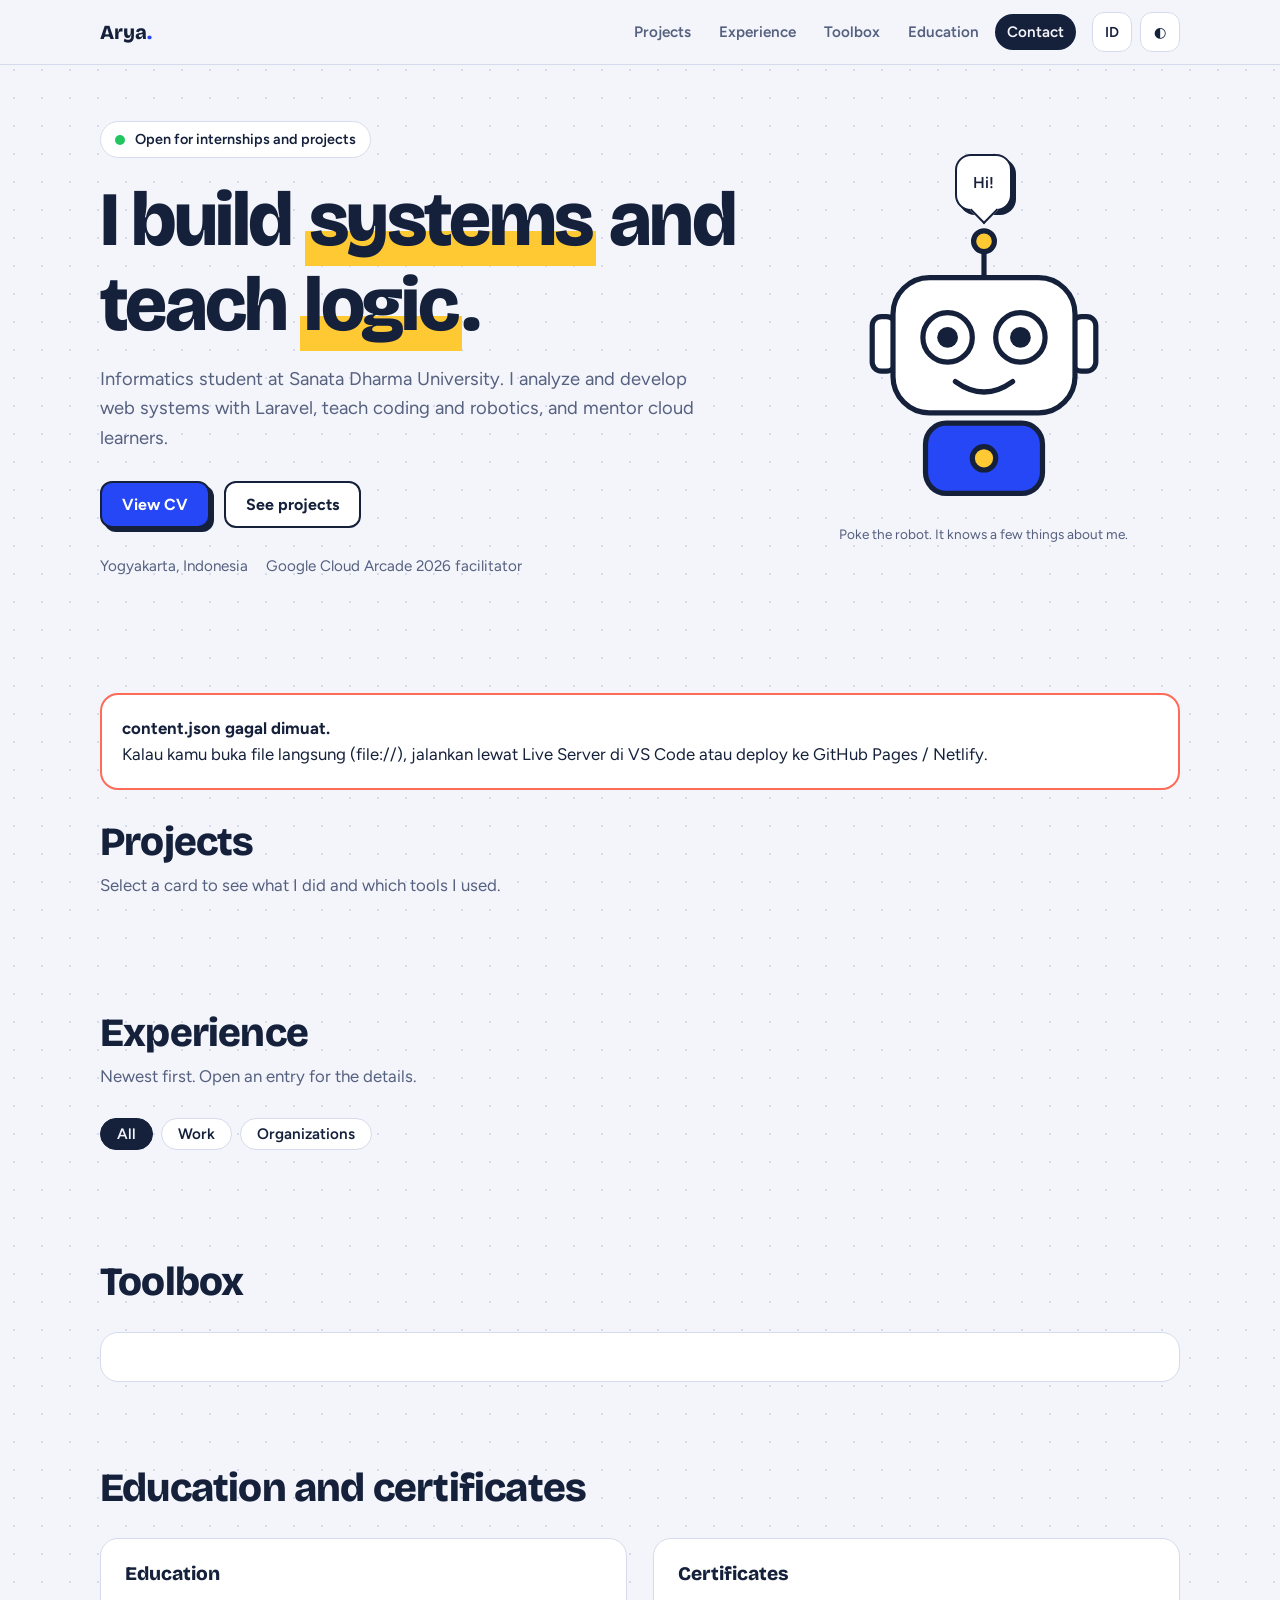
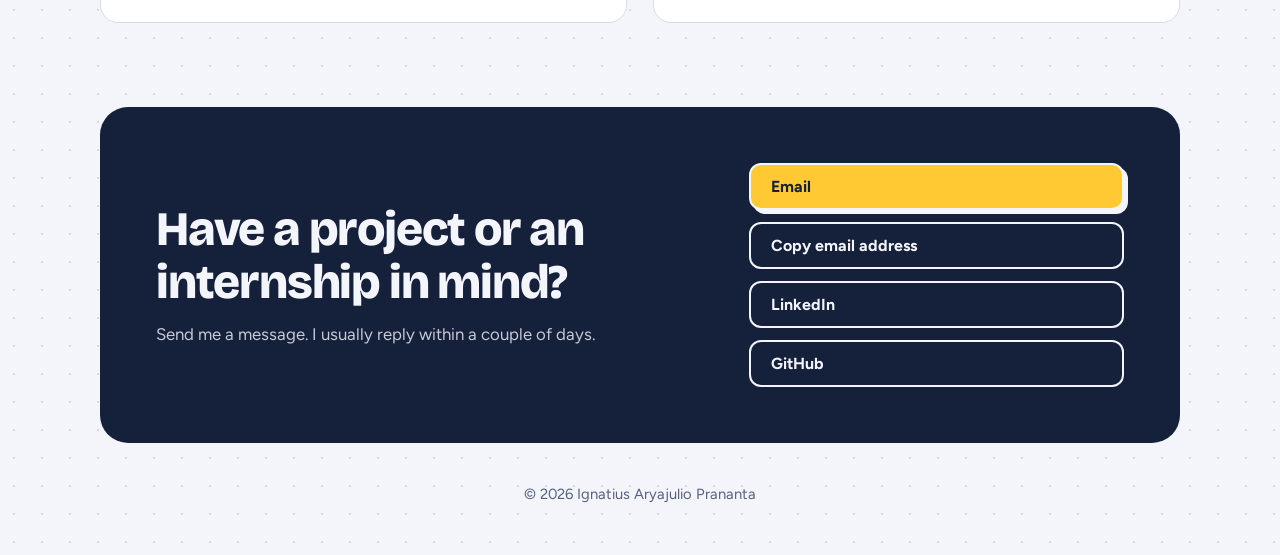
==== commit 0fb54f40: "Add new files and update profile page with enhanced functionality - Added new image and PDF files fo" ====
--- a/profile.html
+++ b/profile.html
@@ -31,6 +31,7 @@
 h1,h2,h3{font-family:var(--display);line-height:1.1;margin:0}
 p{margin:0}
 ul{margin:0;padding:0}
+code{background:var(--bg);border:1px solid var(--line);border-radius:6px;padding:1px 6px;font-size:.9em}
 :focus-visible{outline:3px solid var(--accent);outline-offset:3px;border-radius:6px}
 .wrap{width:min(1080px,100% - 40px);margin-inline:auto}
 section{padding:84px 0 0}
@@ -63,6 +64,7 @@
 .btn.primary:active{transform:translate(3px,3px);box-shadow:1px 1px 0 var(--ink)}
 .btn.ghost{background:var(--surface);color:var(--ink)}
 .btn.ghost:hover{background:var(--ink);color:var(--bg)}
+.btn.small{padding:7px 14px;font-size:.92rem}
 
 /* hero */
 .hero{padding-top:56px}
@@ -94,7 +96,7 @@
 .hint{font-size:.85rem;color:var(--muted)}
 @media (max-width:820px){.hero-grid{grid-template-columns:1fr}.robot-wrap{order:-1}}
 
-/* hero load sequence (the one scripted entrance) */
+/* hero load sequence */
 .in{opacity:0;transform:translateY(14px);animation:rise .6s cubic-bezier(.2,.7,.2,1) forwards}
 @keyframes rise{to{opacity:1;transform:none}}
 
@@ -113,7 +115,6 @@
 .chips{display:flex;flex-wrap:wrap;gap:8px}
 .chip{background:var(--bg);border:1.5px solid var(--line);border-radius:999px;padding:3px 12px;font-size:.88rem;font-weight:600}
 .more{margin-top:auto;font-weight:700;color:var(--accent)}
-.proj-note{margin-top:22px;color:var(--muted)}
 
 /* timeline */
 .filters{display:flex;gap:8px;margin-bottom:26px}
@@ -134,6 +135,7 @@
 .tl ul{padding:0 22px 20px 42px;color:var(--muted)}
 .tl li{margin-top:8px}
 .tl li b{color:var(--ink)}
+.tl .proof{padding:0 22px 20px}
 @media (max-width:560px){.tl summary{grid-template-columns:1fr}.tl .date{text-align:left}}
 
 /* toolbox / education */
@@ -146,6 +148,7 @@
 .edu+.edu{margin-top:18px;padding-top:18px;border-top:1.5px dashed var(--line)}
 .edu b{font-size:1.05rem}
 .edu span{display:block;color:var(--muted)}
+.edu .btn{margin-top:10px}
 .certs{display:grid;gap:12px;margin-top:6px}
 .cert{display:flex;justify-content:space-between;gap:14px;align-items:center;text-align:left;width:100%;background:var(--bg);border:1.5px solid var(--line);border-radius:14px;padding:14px 16px;font:inherit;color:inherit}
 button.cert{cursor:pointer}
@@ -167,16 +170,21 @@
 footer{padding:40px 0 48px;color:var(--muted);font-size:.92rem;text-align:center}
 
 /* dialog */
-dialog{border:2px solid var(--ink);border-radius:var(--r-card);background:var(--surface);color:var(--ink);padding:0;width:min(640px,calc(100% - 32px));max-height:88vh;box-shadow:8px 8px 0 var(--ink)}
+dialog{border:2px solid var(--ink);border-radius:var(--r-card);background:var(--surface);color:var(--ink);padding:0;width:min(640px,calc(100% - 32px));max-height:90vh;box-shadow:8px 8px 0 var(--ink)}
+dialog.wide{width:min(920px,calc(100% - 32px))}
 dialog::backdrop{background:rgba(10,14,28,.6);backdrop-filter:blur(4px)}
-.dlg-body{padding:28px;overflow:auto;max-height:88vh}
+.dlg-body{padding:28px;overflow:auto;max-height:90vh}
 .dlg-close{position:absolute;top:14px;right:14px}
 .dlg-body h3{font-size:1.7rem;font-weight:800;padding-right:44px}
 .dlg-sub{color:var(--muted);margin:6px 0 16px;font-weight:600}
 .dlg-body ul{padding-left:20px;margin:16px 0}
 .dlg-body li{margin-top:10px}
 .dlg-body img{width:100%;height:auto;border-radius:12px;border:1.5px solid var(--line);margin-top:14px}
+.dlg-body iframe{display:block;width:100%;height:68vh;border:1.5px solid var(--line);border-radius:12px;margin-top:14px;background:#fff}
 .dlg-links{display:flex;flex-wrap:wrap;gap:12px;margin-top:18px}
+.dlg-note{color:var(--muted);font-size:.9rem;margin-top:10px}
+
+.load-error{background:var(--surface);border:2px solid var(--coral);border-radius:var(--r-card);padding:20px;margin:30px auto}
 
 @media (prefers-reduced-motion:reduce){
   html{scroll-behavior:auto}
@@ -222,7 +230,7 @@
           <span lang="id">Mahasiswa Informatika Universitas Sanata Dharma. Aku menganalisis dan mengembangkan sistem web dengan Laravel, mengajar coding dan robotika, serta membimbing pelajar cloud.</span>
         </p>
         <div class="hero-actions in" style="animation-delay:.35s">
-          <a class="btn primary" href="Ignatius_Aryajulio_CV.pdf" download><span lang="en">Download CV</span><span lang="id">Unduh CV</span></a>
+          <button class="btn primary" id="cvBtn" type="button"><span lang="en">View CV</span><span lang="id">Lihat CV</span></button>
           <a class="btn ghost" href="#projects"><span lang="en">See projects</span><span lang="id">Lihat proyek</span></a>
         </div>
         <div class="hero-meta in" style="animation-delay:.45s">
@@ -299,10 +307,10 @@
         <p><span lang="en">Send me a message. I usually reply within a couple of days.</span><span lang="id">Kirim pesan saja. Biasanya kubalas dalam beberapa hari.</span></p>
       </div>
       <div class="contact-links">
-        <a class="btn primary" href="mailto:ignatiusaryajulio@gmail.com">Email</a>
+        <a class="btn primary" id="emailLink" href="#">Email</a>
         <button class="btn ghost" id="copyBtn" type="button"><span id="copyLabel"><span lang="en">Copy email address</span><span lang="id">Salin alamat email</span></span></button>
         <a class="btn ghost" href="https://www.linkedin.com/in/ignatiusaryajulioprananta" target="_blank" rel="noopener">LinkedIn</a>
-        <a class="btn ghost" href="https://github.com/ignatiusarya" target="_blank" rel="noopener">GitHub</a>
+        <a class="btn ghost" href="https://github.com/ignasiusar" target="_blank" rel="noopener">GitHub</a>
       </div>
     </div>
   </div></section>
@@ -316,214 +324,126 @@
 
 <script>
 /* ============================================================
-   CONTENT – edit this block to update the site.
-   Every text has { en, id }. Commit + push to publish.
+   Content lives in content.json. This file is only the engine.
    ============================================================ */
-const PROJECTS = [
-  {
-    title: 'SAKTI',
-    full: { en: 'Kanisius Integrated Admission System', id: 'Sistem Penerimaan Terpadu Kanisius' },
-    role: { en: 'Systems Analyst & Developer', id: 'System Analyst & Developer' },
-    year: '2026',
-    stack: ['PHP', 'Laravel', 'SQL'],
-    summary: {
-      en: 'A web application that replaces the paper-based student admission process with online forms and status tracking.',
-      id: 'Aplikasi web yang menggantikan proses penerimaan siswa berbasis kertas dengan formulir online dan pelacakan status.'
-    },
-    points: [
-      { en: '<b>System analysis:</b> evaluated the paper process and mapped data flows with the PIECES framework to find where operational errors happen.',
-        id: '<b>Analisis sistem:</b> mengevaluasi proses berbasis kertas dan memetakan alur data dengan kerangka PIECES untuk menemukan sumber kesalahan operasional.' },
-      { en: '<b>E-forms with validation:</b> designed dynamic web forms with strict input validation to keep data accurate and prevent submission errors.',
-        id: '<b>E-form dengan validasi:</b> merancang formulir web dinamis dengan validasi input ketat agar data akurat dan kesalahan pengisian tercegah.' },
-      { en: '<b>Verification:</b> wrote use cases and core workflows, then verified the Smart Upload and Status Tracker modules so data is stored cleanly.',
-        id: '<b>Verifikasi:</b> menyusun use case dan alur kerja inti, lalu memverifikasi modul Smart Upload dan Status Tracker agar data tersimpan rapi.' }
-    ],
-    links: [
-      // Add when ready: { label: { en: 'Live demo', id: 'Demo langsung' }, url: 'https://...' },
-      // Add when ready: { label: { en: 'Source code', id: 'Kode sumber' }, url: 'https://github.com/...' }
-    ]
-  },
-  {
-    title: { en: 'This portfolio', id: 'Portofolio ini' },
-    role: { en: 'Designer & Developer', id: 'Desainer & Developer' },
-    year: '2026',
-    stack: ['HTML', 'CSS', 'JavaScript'],
-    summary: {
-      en: 'A static, bilingual site with dark mode and an interactive robot. No backend, so nothing to hack and nothing to maintain.',
-      id: 'Situs statis dwibahasa dengan dark mode dan robot interaktif. Tanpa backend, jadi aman dan minim perawatan.'
-    },
-    points: [
-      { en: 'Content lives in one data block, so updating it means editing text and pushing to GitHub.',
-        id: 'Konten ada di satu blok data, jadi memperbarui cukup edit teks lalu push ke GitHub.' },
-      { en: 'Keyboard accessible, responsive down to phones, and respects the reduced-motion setting.',
-        id: 'Bisa dioperasikan dengan keyboard, responsif sampai ke HP, dan menghormati pengaturan reduced-motion.' }
-    ],
-    links: []
-  }
-  // To add a project, copy one object above, fill it in, and add a comma between objects.
-];
-
-const EXPERIENCE = [
-  { kind: 'work', org: 'Codero', place: 'Yogyakarta',
-    role: { en: 'Part-time Coding & Robotics Instructor', id: 'Instruktur Coding & Robotika Paruh Waktu' },
-    date: { en: 'Jul 2026 – Present', id: 'Jul 2026 – Sekarang' }, open: true,
-    points: [
-      { en: '<b>Programming lessons:</b> teach Scratch, Pictoblox and Python to older students, turning complex concepts into engaging material.',
-        id: '<b>Pelajaran pemrograman:</b> mengajar Scratch, Pictoblox, dan Python untuk siswa yang lebih besar dengan materi yang menarik.' },
-      { en: '<b>Early childhood STEM:</b> teach robotics and logic to ages 3–5 with Matatalab (Talebot Pro), Lego, UKit and Jimu robots.',
-        id: '<b>STEM anak usia dini:</b> mengajar robotika dan logika untuk usia 3–5 tahun dengan Matatalab (Talebot Pro), Lego, UKit, dan robot Jimu.' },
-      { en: '<b>Mentoring and assessment:</b> guide students of different ages through hands-on projects and give personal feedback.',
-        id: '<b>Mentoring dan penilaian:</b> membimbing siswa berbagai usia dalam proyek langsung dan memberi umpan balik personal.' },
-      { en: '<b>Classroom management:</b> keep sessions collaborative and fix technical problems in real time.',
-        id: '<b>Manajemen kelas:</b> menjaga sesi tetap kolaboratif dan mengatasi kendala teknis secara langsung.' }
-    ] },
-  { kind: 'work', org: 'Google Cloud Arcade 2026', place: 'Remote · Google Cloud & Dicoding',
-    role: { en: 'Community Facilitator', id: 'Fasilitator Komunitas' },
-    date: { en: 'Jul – Sep 2026', id: 'Jul – Sep 2026' },
-    points: [
-      { en: '<b>Cohort management:</b> selected to lead a national cohort of 100+ learners through onboarding and the whole program.',
-        id: '<b>Manajemen kohort:</b> terpilih memimpin kohort nasional 100+ peserta, dari onboarding sampai program selesai.' },
-      { en: '<b>Technical mentorship:</b> gave daily help with Google Cloud labs, AI/ML and Data Engineering pathways.',
-        id: '<b>Mentoring teknis:</b> memberi bantuan harian untuk lab Google Cloud, jalur AI/ML, dan Data Engineering.' },
-      { en: '<b>Progress tracking:</b> kept completion rates high with active mentoring, feedback loops and peer motivation.',
-        id: '<b>Pemantauan progres:</b> menjaga tingkat penyelesaian tetap tinggi lewat mentoring aktif, umpan balik, dan motivasi antar peserta.' }
-    ] },
-  { kind: 'org', org: 'Informatics Sports and Arts Week 2025', place: 'Sanata Dharma University',
-    role: { en: 'Head of Publication, Design & Documentation', id: 'Ketua Divisi Publikasi, Desain & Dokumentasi' },
-    date: { en: 'Jan – Apr 2025', id: 'Jan – Apr 2025' },
-    points: [
-      { en: '<b>Workflow and deadlines:</b> coordinated daily tasks so all promotional content went out accurately and on schedule.',
-        id: '<b>Alur kerja dan tenggat:</b> mengoordinasi tugas harian agar semua konten promosi terbit akurat dan tepat waktu.' },
-      { en: '<b>Quality control:</b> reviewed every design and copy against event guidelines.',
-        id: '<b>Kontrol kualitas:</b> meninjau setiap desain dan teks sesuai pedoman acara.' },
-      { en: '<b>Coordination:</b> was the bridge between divisions, syncing design needs with the event timeline.',
-        id: '<b>Koordinasi:</b> menjadi penghubung antar divisi untuk menyelaraskan kebutuhan desain dengan jadwal acara.' }
-    ] },
-  { kind: 'org', org: 'Informatics Student Association', place: 'Sanata Dharma University',
-    role: { en: 'Staff, Media, Communication & Information Division', id: 'Staf Divisi Media, Komunikasi & Informasi' },
-    date: { en: 'Dec 2024 – Dec 2025', id: 'Des 2024 – Des 2025' },
-    points: [
-      { en: '<b>Information production:</b> fact-checked and designed data-driven visuals such as infographics and official reports.',
-        id: '<b>Produksi informasi:</b> memeriksa fakta dan mendesain visual berbasis data seperti infografis dan laporan resmi.' },
-      { en: '<b>Trend research:</b> tracked social media trends and local news to keep updates relevant to students.',
-        id: '<b>Riset tren:</b> memantau tren media sosial dan berita lokal agar informasi tetap relevan bagi mahasiswa.' }
-    ] },
-  { kind: 'work', org: 'CV. Yoga Solusi Intiprima', place: 'Bekasi',
-    role: { en: 'IT Support Intern', id: 'Magang IT Support' },
-    date: { en: 'Apr – Jun 2023', id: 'Apr – Jun 2023' },
-    points: [
-      { en: '<b>Maintenance:</b> ran routine checks across 3 work units so computers and networks met daily standards.',
-        id: '<b>Perawatan:</b> melakukan pengecekan rutin di 3 unit kerja agar komputer dan jaringan memenuhi standar harian.' },
-      { en: '<b>Troubleshooting:</b> diagnosed hardware and software issues and researched fixes independently to keep downtime low.',
-        id: '<b>Troubleshooting:</b> mendiagnosis masalah perangkat keras dan lunak serta mencari solusi mandiri agar downtime minim.' },
-      { en: '<b>Administration:</b> kept a detailed digital inventory of company tech assets.',
-        id: '<b>Administrasi:</b> menjaga inventaris digital aset teknologi perusahaan secara rinci.' }
-    ] }
-];
-
-const TOOLBOX = [
-  { name: { en: 'Languages', id: 'Bahasa pemrograman' }, items: ['Python', 'Java', 'PHP', 'SQL'] },
-  { name: { en: 'Web & tools', id: 'Web & tools' }, items: ['Laravel', 'VS Code', 'HTML/CSS/JS'] },
-  { name: { en: 'Cloud & data', id: 'Cloud & data' }, items: ['Google Cloud Platform', 'AI/ML fundamentals', 'Data Engineering'] },
-  { name: { en: 'Systems analysis', id: 'Analisis sistem' }, items: ['PIECES framework', 'Use cases', 'ERD'] },
-  { name: { en: 'Teaching tools', id: 'Alat mengajar' }, items: ['Scratch', 'Pictoblox', 'Matatalab', 'Lego', 'UKit', 'Jimu'] }
-];
-
-const EDUCATION = [
-  { degree: { en: 'Bachelor of Informatics', id: 'S1 Informatika' }, school: 'Sanata Dharma University, Yogyakarta', date: 'Aug 2024 – ' , now: true },
-  { degree: { en: 'Software Engineering Major', id: 'Jurusan Rekayasa Perangkat Lunak' }, school: 'SMK Telekomunikasi Tunas Harapan, Salatiga', date: 'Jul 2021 – May 2024',
-    note: { en: 'Graduated with a GPA of 86.45 / 100.', id: 'Lulus dengan nilai rata-rata 86,45 / 100.' } }
-];
-
-const CERTS = [
-  { title: { en: 'Junior Computer Operator', id: 'Operator Komputer Madya' }, sub: { en: 'National Professional Certification (BNSP)', id: 'Sertifikasi Profesi Nasional (BNSP)' } },
-  { title: { en: 'English proficiency', id: 'Kemampuan bahasa Inggris' }, sub: { en: 'TOEIC', id: 'TOEIC' } },
-  { title: { en: 'AI Basics', id: 'Dasar AI' }, sub: { en: 'Dicoding', id: 'Dicoding' }, img: 'img/sertifikat.png' }
-];
-
-const FACTS = [
-  { en: 'Hi! I am Arya\'s robot. Poke me again.', id: 'Hai! Aku robotnya Arya. Colek lagi dong.' },
-  { en: 'Arya led a cohort of 100+ learners in Google Cloud Arcade 2026.', id: 'Arya memimpin 100+ peserta di Google Cloud Arcade 2026.' },
-  { en: 'He teaches robotics to kids aged 3–5. Lego is part of the job.', id: 'Dia mengajar robotika untuk anak usia 3–5 tahun. Main Lego itu bagian dari kerjaannya.' },
-  { en: 'SAKTI is his Laravel admission system for schools.', id: 'SAKTI adalah sistem penerimaan sekolah buatannya dengan Laravel.' },
-  { en: 'He is a licensed Junior Computer Operator (BNSP).', id: 'Dia punya sertifikasi Operator Komputer Madya (BNSP).' },
-  { en: 'Beep boop. Try the dark mode button up there.', id: 'Bip bup. Coba tombol dark mode di atas.' }
-];
-
-/* ============================================================
-   CODE
-   ============================================================ */
+let DATA = { profile: {}, projects: [], experience: [], toolbox: [], education: [], certs: [], facts: [{ en: 'Hi!', id: 'Hai!' }] };
+
 const $ = (s, r = document) => r.querySelector(s);
 const L = o => typeof o === 'string' ? o : `<span lang="en">${o.en}</span><span lang="id">${o.id}</span>`;
+const PT = p => ((p.head && (p.head.en || p.head.id)) ? `<b>${L(p.head)}:</b> ` : '') + L(p.text);
 const body = document.body, root = document.documentElement;
 const store = {
   get(k){ try { return localStorage.getItem(k); } catch { return null; } },
   set(k,v){ try { localStorage.setItem(k,v); } catch {} }
 };
 const curLang = () => body.getAttribute('lang');
-
-/* language + theme */
+const T = { view: { en: 'View proof', id: 'Lihat bukti' }, open: { en: 'Open in new tab', id: 'Buka di tab baru' }, dl: { en: 'Download', id: 'Unduh' }, pdfNote: { en: 'If the PDF does not show on your phone, use the buttons above.', id: 'Kalau PDF tidak tampil di HP, pakai tombol di atas.' } };
+
+/* ---------- language + theme ---------- */
 function setLang(l){ body.setAttribute('lang', l); root.setAttribute('lang', l); store.set('lang', l); showFact(true); }
-const savedLang = store.get('lang') || ((navigator.language || 'en').toLowerCase().startsWith('id') ? 'id' : 'en');
 function setTheme(t){ root.setAttribute('data-theme', t); store.set('theme', t); }
 setTheme(store.get('theme') || (matchMedia('(prefers-color-scheme: dark)').matches ? 'dark' : 'light'));
 $('#langBtn').onclick = () => setLang(curLang() === 'en' ? 'id' : 'en');
 $('#themeBtn').onclick = () => setTheme(root.getAttribute('data-theme') === 'dark' ? 'light' : 'dark');
 
-/* render */
-$('#projectList').innerHTML = PROJECTS.map((p, i) => `
-  <button class="proj" data-i="${i}" type="button">
-    <div class="proj-top"><div class="studs"><i></i><i></i><i></i></div><span>${p.year}</span></div>
-    <h3>${L(p.title)}</h3>
-    <p>${L(p.summary)}</p>
-    <div class="chips">${p.stack.map(s => `<span class="chip">${s}</span>`).join('')}</div>
-    <span class="more">${L({ en: 'See details', id: 'Lihat detail' })}</span>
-  </button>`).join('');
-
-$('#timeline').innerHTML = EXPERIENCE.map(e => `
-  <details class="tl" data-kind="${e.kind}" ${e.open ? 'open' : ''}>
-    <summary>
-      <div><h3>${e.org}</h3><div class="role">${L(e.role)} · ${e.place}</div></div>
-      <div class="date">${L(e.date)}</div>
-    </summary>
-    <ul>${e.points.map(p => `<li>${L(p)}</li>`).join('')}</ul>
-  </details>`).join('');
-
-$('#toolboxPanel').innerHTML = TOOLBOX.map(g => `
-  <div class="tool-group"><h4>${L(g.name)}</h4><div class="chips">${g.items.map(i => `<span class="chip">${i}</span>`).join('')}</div></div>`).join('');
-
-$('#eduPanel').innerHTML = `<h3>${L({ en: 'Education', id: 'Pendidikan' })}</h3>` + EDUCATION.map(e => `
-  <div class="edu"><b>${L(e.degree)}</b><span>${e.school}</span>
-  <span>${e.date}${e.now ? L({ en: 'Present', id: 'Sekarang' }) : ''}</span>
-  ${e.note ? `<span>${L(e.note)}</span>` : ''}</div>`).join('');
-
-$('#certList').innerHTML = CERTS.map((c, i) => c.img
-  ? `<button class="cert" data-c="${i}" type="button"><div><b>${L(c.title)}</b><small>${L(c.sub)}</small></div><span class="tag">${L({ en: 'View', id: 'Lihat' })}</span></button>`
-  : `<div class="cert"><div><b>${L(c.title)}</b><small>${L(c.sub)}</small></div></div>`).join('');
-
-/* dialog */
+/* ---------- dialog + universal file viewer ---------- */
 const dlg = $('#dlg'), dlgBody = $('#dlgBody');
-function openDlg(html){ dlgBody.innerHTML = html; dlg.showModal(); }
+function openDlg(html, wide){ dlgBody.innerHTML = html; dlg.classList.toggle('wide', !!wide); dlg.showModal(); }
 $('#dlgClose').onclick = () => dlg.close();
 dlg.addEventListener('click', e => { if (e.target === dlg) dlg.close(); });
-
+dlg.addEventListener('close', () => { dlgBody.innerHTML = ''; });
+
+const isPdf = src => src.split('?')[0].toLowerCase().endsWith('.pdf');
+const esc = s => encodeURI(String(s).replace(/^\/+/, ''));
+
+function fileView(src){
+  const u = esc(src);
+  const viewer = isPdf(src)
+    ? `<iframe src="${u}" title="PDF"></iframe>`
+    : `<img src="${u}" alt="">`;
+  return viewer + `
+    <div class="dlg-links">
+      <a class="btn ghost small" href="${u}" target="_blank" rel="noopener">${L(T.open)}</a>
+      <a class="btn ghost small" href="${u}" download>${L(T.dl)}</a>
+    </div>` + (isPdf(src) ? `<p class="dlg-note">${L(T.pdfNote)}</p>` : '');
+}
+function openFile(title, sub, src){
+  openDlg(`<h3>${L(title)}</h3>${sub ? `<div class="dlg-sub">${L(sub)}</div>` : ''}${fileView(src)}`, true);
+}
+const proofBtn = (kind, i) => `<button class="btn ghost small" type="button" data-proof="${kind}:${i}">${L(T.view)}</button>`;
+
+/* ---------- renderers (each isolated so one error doesn't break the rest) ---------- */
+function safe(fn){ try { fn(); } catch (err) { console.error(fn.name, err); } }
+
+function renderProjects(){
+  $('#projectList').innerHTML = DATA.projects.map((p, i) => `
+    <button class="proj" data-i="${i}" type="button">
+      <div class="proj-top"><div class="studs"><i></i><i></i><i></i></div><span>${p.year || ''}</span></div>
+      <h3>${L(p.title)}</h3>
+      <p>${L(p.summary)}</p>
+      <div class="chips">${(p.stack || []).map(s => `<span class="chip">${s}</span>`).join('')}</div>
+      <span class="more">${L({ en: 'See details', id: 'Lihat detail' })}</span>
+    </button>`).join('');
+}
+function renderExperience(){
+  $('#timeline').innerHTML = DATA.experience.map((e, i) => `
+    <details class="tl" data-kind="${e.kind}" ${e.open ? 'open' : ''}>
+      <summary>
+        <div><h3>${e.org}</h3><div class="role">${L(e.role)} · ${e.place}</div></div>
+        <div class="date">${L(e.date)}</div>
+      </summary>
+      <ul>${e.points.map(p => `<li>${PT(p)}</li>`).join('')}</ul>
+      ${e.file ? `<div class="proof">${proofBtn('exp', i)}</div>` : ''}
+    </details>`).join('');
+}
+function renderToolbox(){
+  $('#toolboxPanel').innerHTML = DATA.toolbox.map(g => `
+    <div class="tool-group"><h4>${L(g.name)}</h4><div class="chips">${g.items.map(i => `<span class="chip">${i}</span>`).join('')}</div></div>`).join('');
+}
+function renderEducation(){
+  $('#eduPanel').innerHTML = `<h3>${L({ en: 'Education', id: 'Pendidikan' })}</h3>` + DATA.education.map((e, i) => `
+    <div class="edu"><b>${L(e.degree)}</b><span>${e.school}</span>
+    <span>${e.date}${e.now ? L({ en: 'Present', id: 'Sekarang' }) : ''}</span>
+    ${(e.note && (e.note.en || e.note.id)) ? `<span>${L(e.note)}</span>` : ''}
+    ${e.file ? proofBtn('edu', i) : ''}</div>`).join('');
+}
+function renderCerts(){
+  $('#certList').innerHTML = DATA.certs.map((c, i) => c.file
+    ? `<button class="cert" data-proof="cert:${i}" type="button"><div><b>${L(c.title)}</b><small>${L(c.sub)}</small></div><span class="tag">${L({ en: 'View', id: 'Lihat' })}</span></button>`
+    : `<div class="cert"><div><b>${L(c.title)}</b><small>${L(c.sub)}</small></div></div>`).join('');
+}
+function renderContact(){
+  const em = DATA.profile.email || '';
+  $('#emailLink').href = 'mailto:' + em;
+}
+
+/* ---------- interactions ---------- */
 $('#projectList').addEventListener('click', e => {
   const card = e.target.closest('.proj'); if (!card) return;
-  const p = PROJECTS[card.dataset.i];
+  const p = DATA.projects[card.dataset.i];
   openDlg(`
     <h3>${L(p.title)}</h3>
-    <div class="dlg-sub">${p.full ? L(p.full) + ' · ' : ''}${L(p.role)} · ${p.year}</div>
-    <div class="chips">${p.stack.map(s => `<span class="chip">${s}</span>`).join('')}</div>
-    <ul>${p.points.map(x => `<li>${L(x)}</li>`).join('')}</ul>
-    ${p.links.length ? `<div class="dlg-links">${p.links.map(l => `<a class="btn ghost" href="${l.url}" target="_blank" rel="noopener">${L(l.label)}</a>`).join('')}</div>` : ''}`);
+    <div class="dlg-sub">${(p.full && (p.full.en || p.full.id)) ? L(p.full) + ' · ' : ''}${L(p.role)} · ${p.year || ''}</div>
+    <div class="chips">${(p.stack || []).map(s => `<span class="chip">${s}</span>`).join('')}</div>
+    <ul>${p.points.map(x => `<li>${PT(x)}</li>`).join('')}</ul>
+    ${(p.links && p.links.length) || p.file ? `<div class="dlg-links">
+      ${(p.links || []).map(l => `<a class="btn ghost" href="${l.url}" target="_blank" rel="noopener">${L(l.label)}</a>`).join('')}
+      ${p.file ? `<button class="btn ghost" type="button" data-proof="proj:${card.dataset.i}">${L(T.view)}</button>` : ''}
+    </div>` : ''}`);
 });
-$('#certList').addEventListener('click', e => {
-  const b = e.target.closest('[data-c]'); if (!b) return;
-  const c = CERTS[b.dataset.c];
-  openDlg(`<h3>${L(c.title)}</h3><div class="dlg-sub">${L(c.sub)}</div><img src="${c.img}" alt="">`);
+
+/* one handler for every "view proof" button anywhere on the page or inside the dialog */
+document.addEventListener('click', e => {
+  const b = e.target.closest('[data-proof]'); if (!b) return;
+  const [kind, i] = b.dataset.proof.split(':');
+  const map = { cert: [DATA.certs, 'title', 'sub'], exp: [DATA.experience, 'org', 'role'], edu: [DATA.education, 'degree', 'school'], proj: [DATA.projects, 'title', 'role'] };
+  const [list, tk, sk] = map[kind]; const item = list[i];
+  openFile(item[tk], item[sk], item.file);
 });
-
-/* experience filter */
+$('#cvBtn').addEventListener('click', () => {
+  if (DATA.profile.cv) openFile({ en: 'Curriculum Vitae', id: 'Curriculum Vitae' }, null, DATA.profile.cv);
+});
+
 $('#filters').addEventListener('click', e => {
   const b = e.target.closest('.fbtn'); if (!b) return;
   document.querySelectorAll('.fbtn').forEach(x => x.setAttribute('aria-pressed', x === b));
@@ -534,8 +454,10 @@
 const robot = $('#robot'), bubble = $('#bubble'), mouth = $('#mouth'), pL = $('#pupilL'), pR = $('#pupilR');
 let fi = 0;
 function showFact(keep){
-  if (!keep) fi = (fi + 1) % FACTS.length;
-  bubble.textContent = FACTS[fi][curLang()];
+  const f = DATA.facts;
+  if (!f.length) return;
+  if (!keep) fi = (fi + 1) % f.length;
+  bubble.textContent = f[fi][curLang()];
 }
 robot.addEventListener('click', () => {
   showFact();
@@ -555,9 +477,9 @@
 
 /* copy email */
 $('#copyBtn').onclick = async () => {
-  const label = $('#copyLabel'), old = label.innerHTML;
-  try { await navigator.clipboard.writeText('ignatiusaryajulio@gmail.com'); label.innerHTML = L({ en: 'Copied!', id: 'Tersalin!' }); }
-  catch { label.innerHTML = 'ignatiusaryajulio@gmail.com'; }
+  const label = $('#copyLabel'), old = label.innerHTML, em = DATA.profile.email || '';
+  try { await navigator.clipboard.writeText(em); label.innerHTML = L({ en: 'Copied!', id: 'Tersalin!' }); }
+  catch { label.innerHTML = em; }
   setTimeout(() => label.innerHTML = old, 1800);
 };
 
@@ -573,9 +495,22 @@
 }), { rootMargin: '-45% 0px -50% 0px' });
 document.querySelectorAll('main section').forEach(s => io.observe(s));
 
-/* init */
-setLang(savedLang);
-fi = 0; showFact(true);
+/* ---------- init: load content.json, then render ---------- */
+async function init(){
+  try {
+    const res = await fetch('content.json', { cache: 'no-cache' });
+    if (!res.ok) throw new Error('HTTP ' + res.status);
+    DATA = Object.assign(DATA, await res.json());
+  } catch (err) {
+    console.error(err);
+    $('#projects .wrap').insertAdjacentHTML('afterbegin',
+      `<div class="load-error"><b>content.json gagal dimuat.</b><br>Kalau kamu buka file langsung (file://), jalankan lewat Live Server di VS Code atau deploy ke GitHub Pages / Netlify.</div>`);
+  }
+  [renderProjects, renderExperience, renderToolbox, renderEducation, renderCerts, renderContact].forEach(safe);
+  const saved = store.get('lang') || ((navigator.language || 'en').toLowerCase().startsWith('id') ? 'id' : 'en');
+  fi = 0; setLang(saved);
+}
+init();
 </script>
 </body>
 </html>
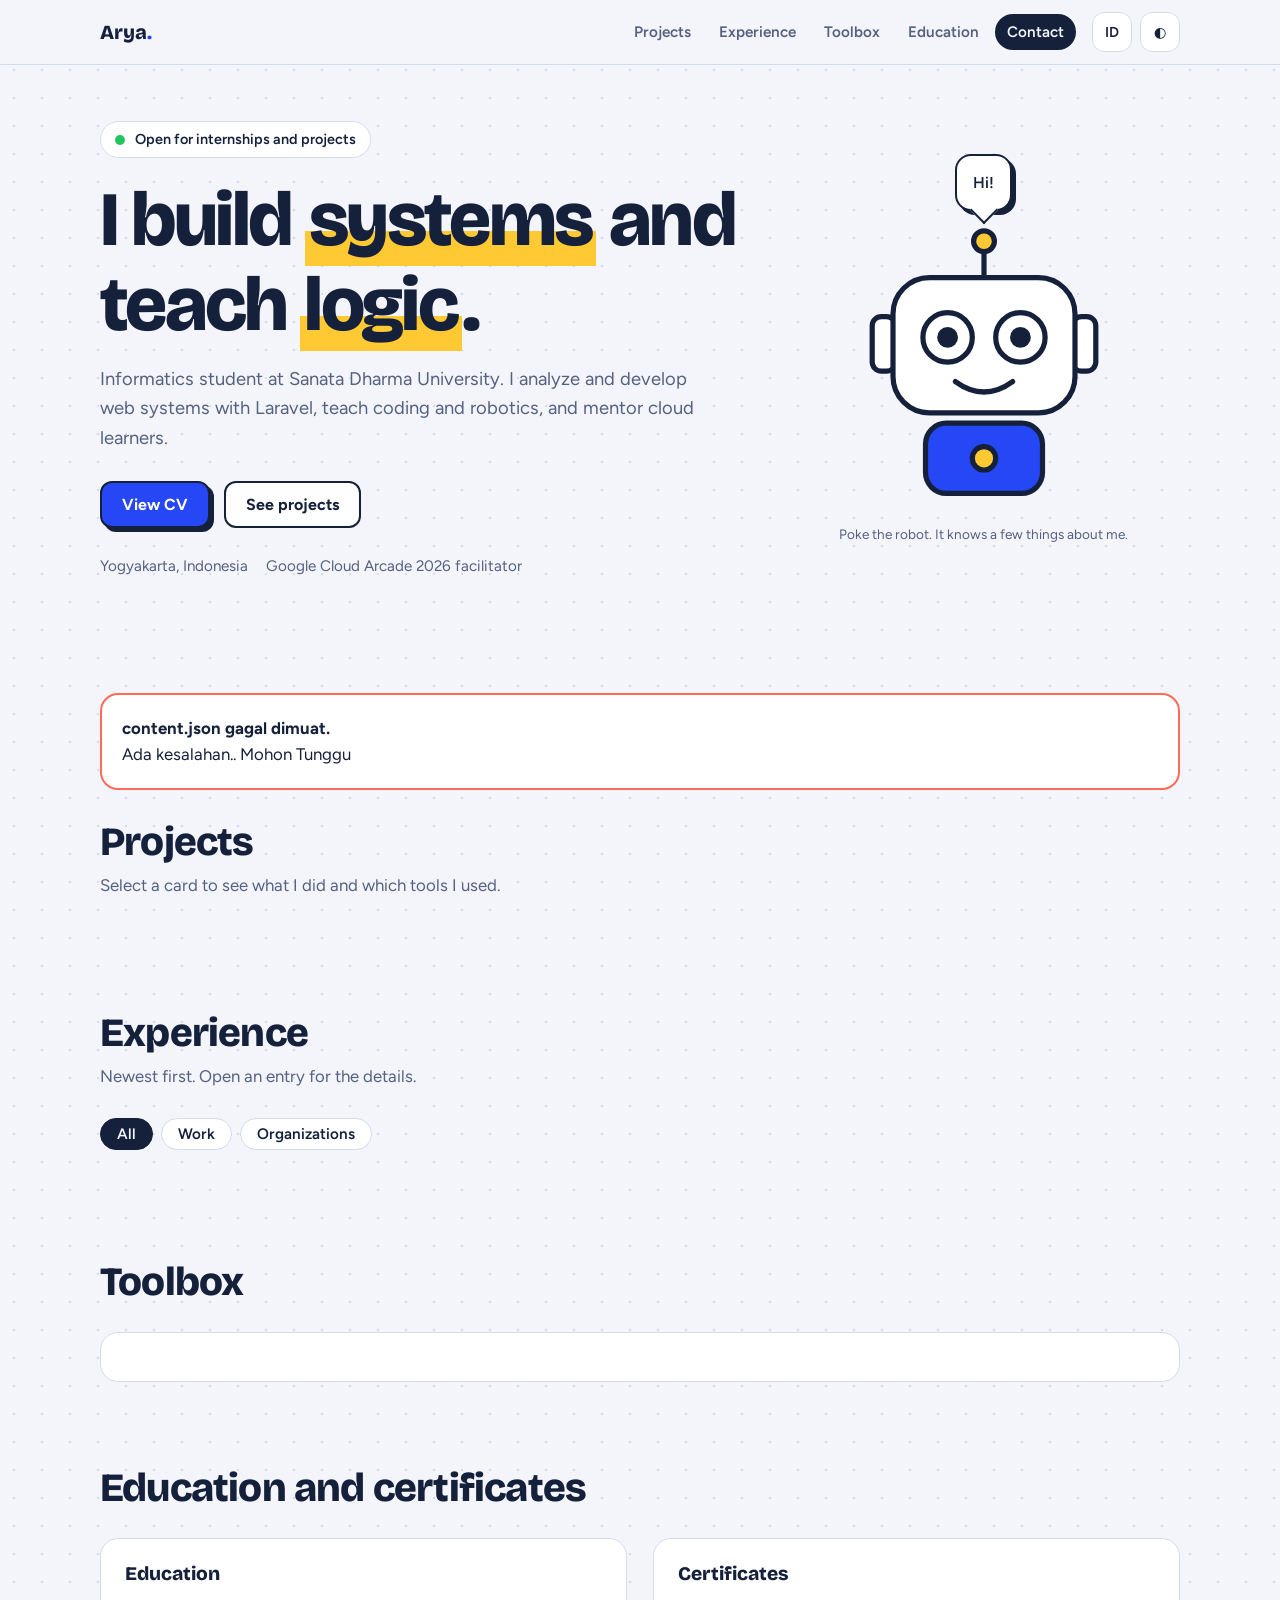
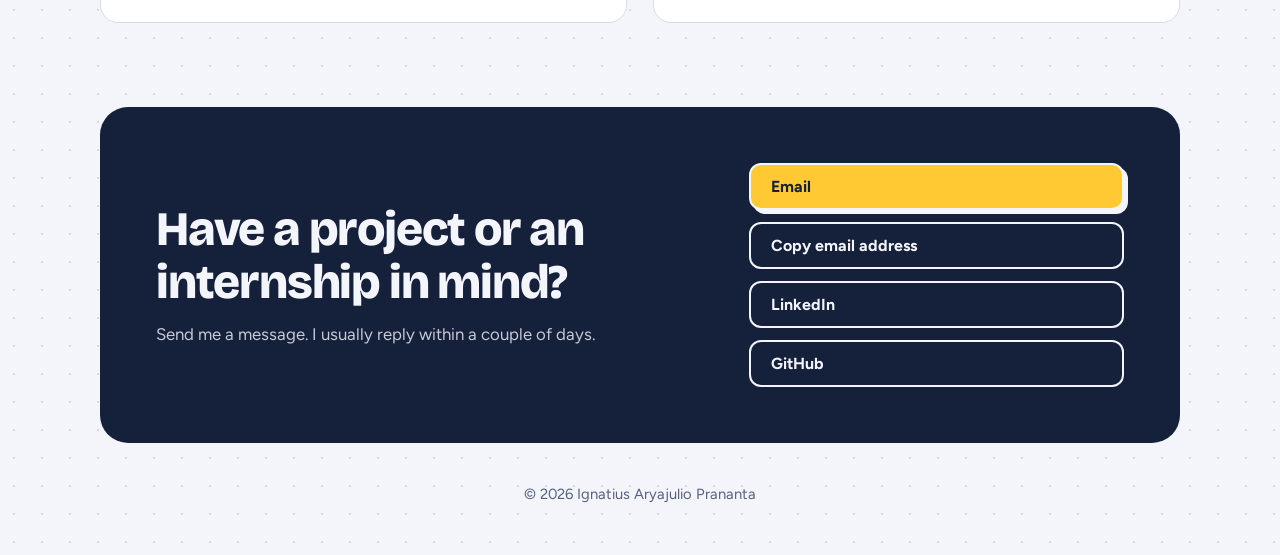
==== commit 77934467: "fix: update error message for content loading failure in profile.html" ====
--- a/profile.html
+++ b/profile.html
@@ -504,7 +504,7 @@
   } catch (err) {
     console.error(err);
     $('#projects .wrap').insertAdjacentHTML('afterbegin',
-      `<div class="load-error"><b>content.json gagal dimuat.</b><br>Kalau kamu buka file langsung (file://), jalankan lewat Live Server di VS Code atau deploy ke GitHub Pages / Netlify.</div>`);
+      `<div class="load-error"><b>content.json gagal dimuat.</b><br>Ada kesalahan.. Mohon Tunggu</div>`);
   }
   [renderProjects, renderExperience, renderToolbox, renderEducation, renderCerts, renderContact].forEach(safe);
   const saved = store.get('lang') || ((navigator.language || 'en').toLowerCase().startsWith('id') ? 'id' : 'en');
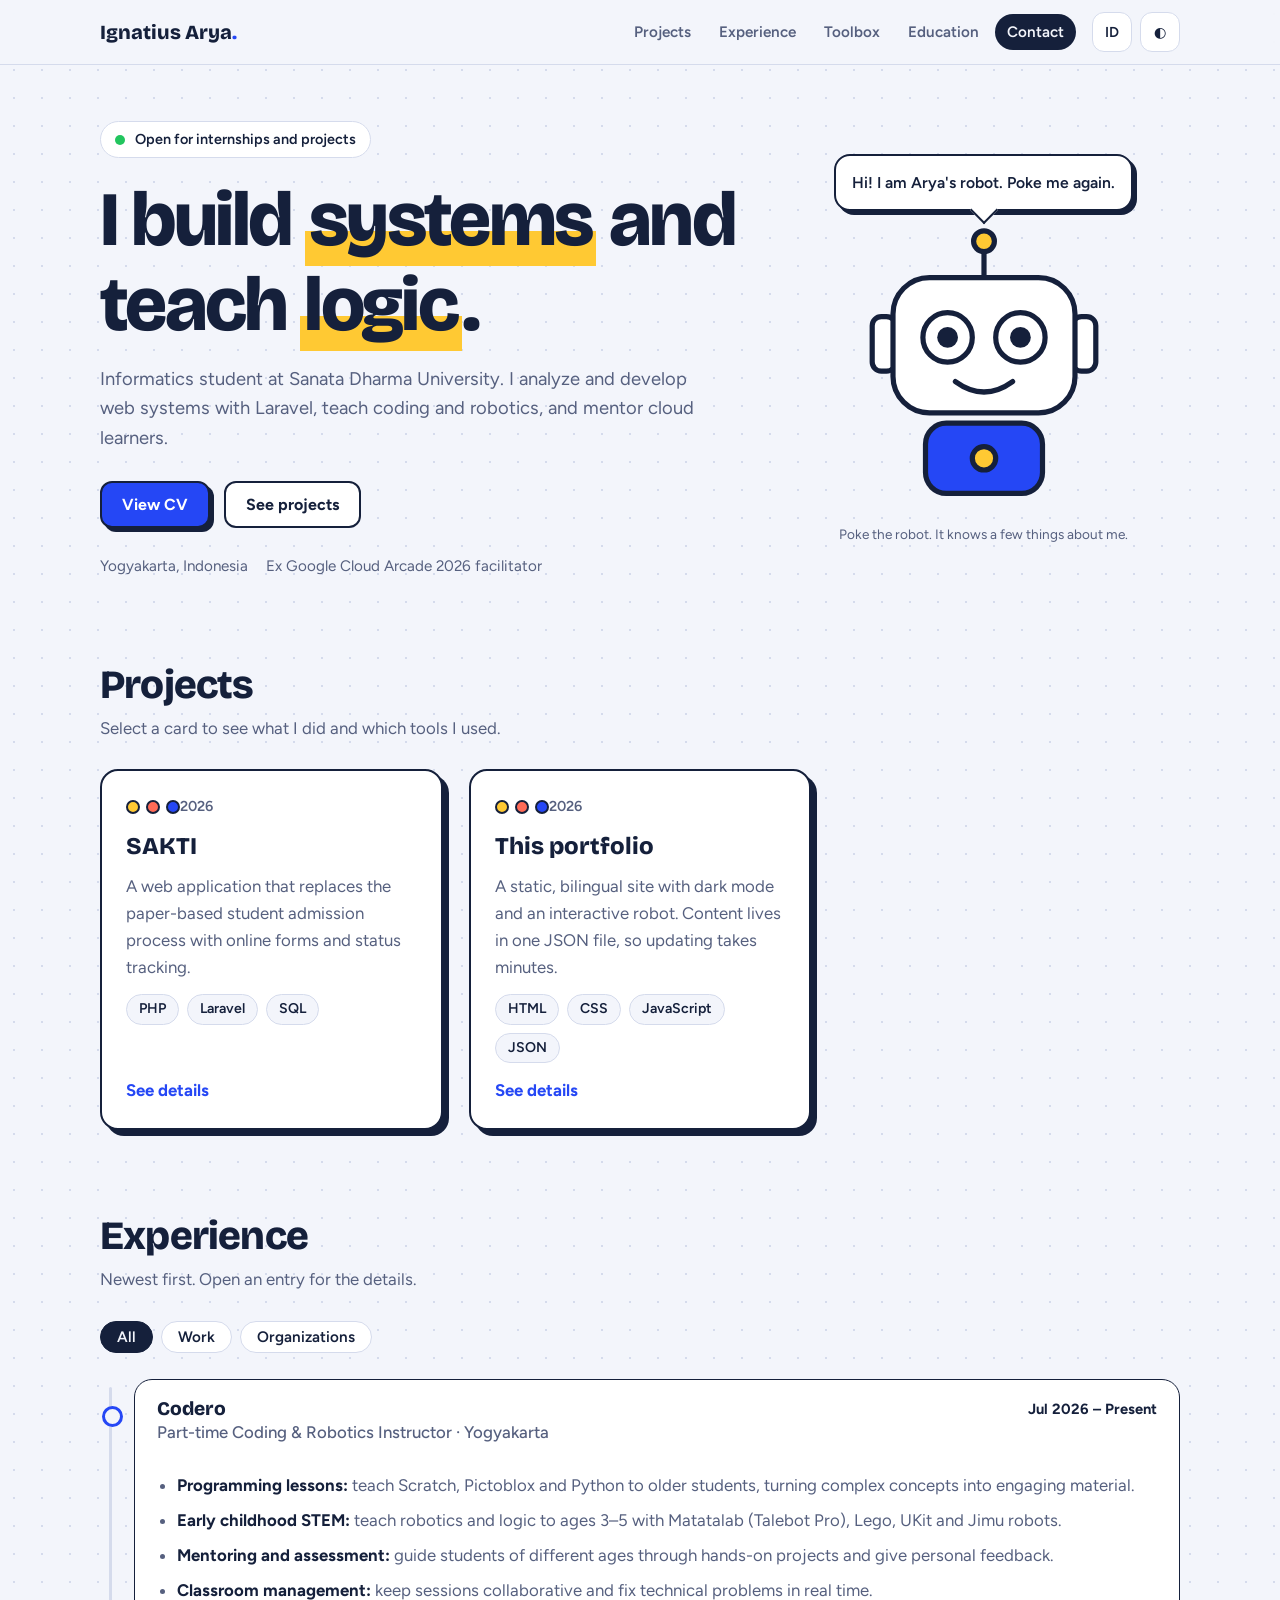
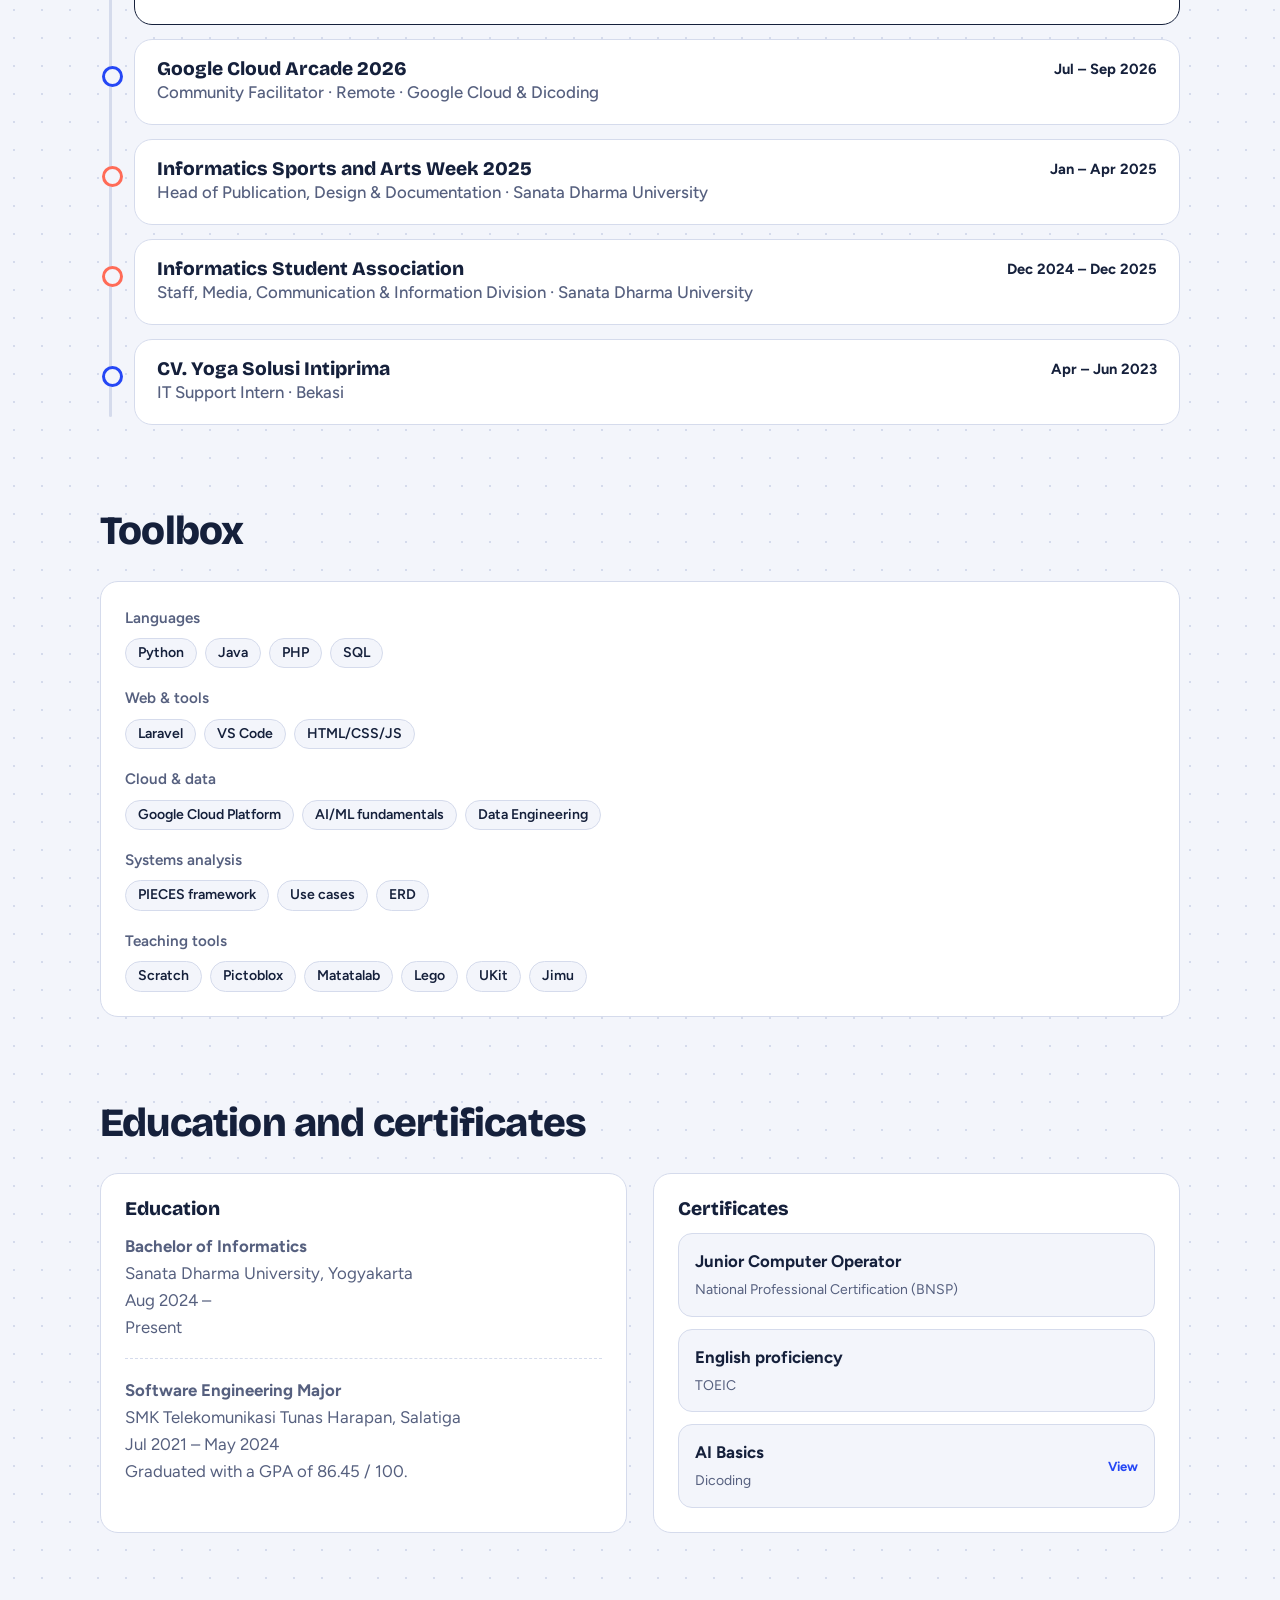
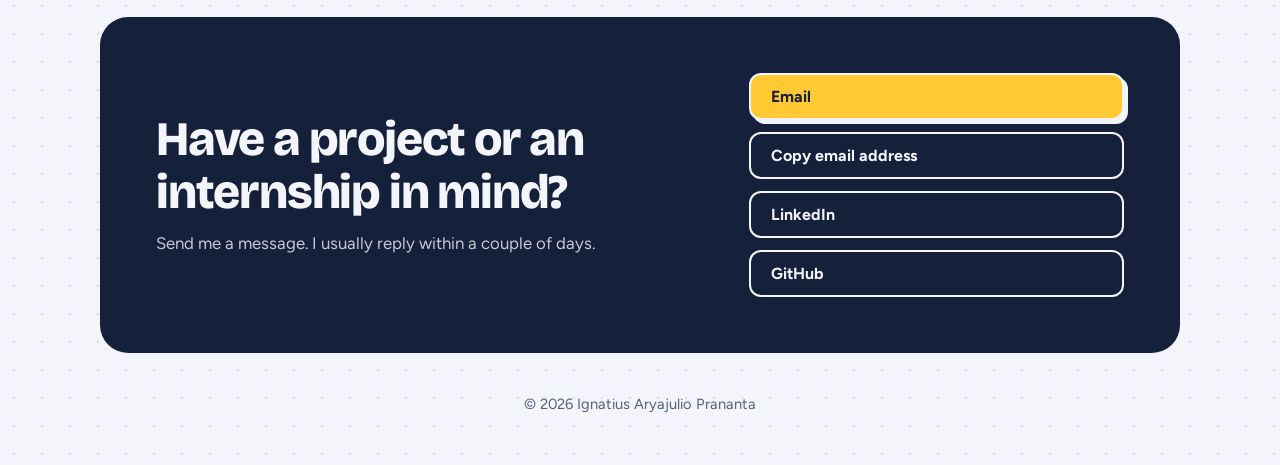
==== commit 0a16fe7e: "fix: update name and descriptions in profile.html for clarity" ====
--- a/profile.html
+++ b/profile.html
@@ -198,7 +198,7 @@
 
 <header>
   <div class="wrap bar">
-    <a href="#home" class="logo">Arya<span>.</span></a>
+    <a href="#home" class="logo">Ignatius Arya<span>.</span></a>
     <nav aria-label="Main">
       <ul id="nav">
         <li><a href="#projects"><span lang="en">Projects</span><span lang="id">Proyek</span></a></li>
@@ -227,7 +227,7 @@
         </h1>
         <p class="lead in" style="animation-delay:.25s">
           <span lang="en">Informatics student at Sanata Dharma University. I analyze and develop web systems with Laravel, teach coding and robotics, and mentor cloud learners.</span>
-          <span lang="id">Mahasiswa Informatika Universitas Sanata Dharma. Aku menganalisis dan mengembangkan sistem web dengan Laravel, mengajar coding dan robotika, serta membimbing pelajar cloud.</span>
+          <span lang="id">Mahasiswa Informatika Universitas Sanata Dharma. Aku menganalisis dan mengembangkan sistem web dengan Laravel, mengajar coding dan robotika, serta mantan pembimbing pelajar cloud.</span>
         </p>
         <div class="hero-actions in" style="animation-delay:.35s">
           <button class="btn primary" id="cvBtn" type="button"><span lang="en">View CV</span><span lang="id">Lihat CV</span></button>
@@ -235,7 +235,7 @@
         </div>
         <div class="hero-meta in" style="animation-delay:.45s">
           <span>Yogyakarta, Indonesia</span>
-          <span><span lang="en">Google Cloud Arcade 2026 facilitator</span><span lang="id">Fasilitator Google Cloud Arcade 2026</span></span>
+          <span><span lang="en">Ex Google Cloud Arcade 2026 facilitator</span><span lang="id">Mantan Fasilitator Google Cloud Arcade 2026</span></span>
         </div>
       </div>
 
